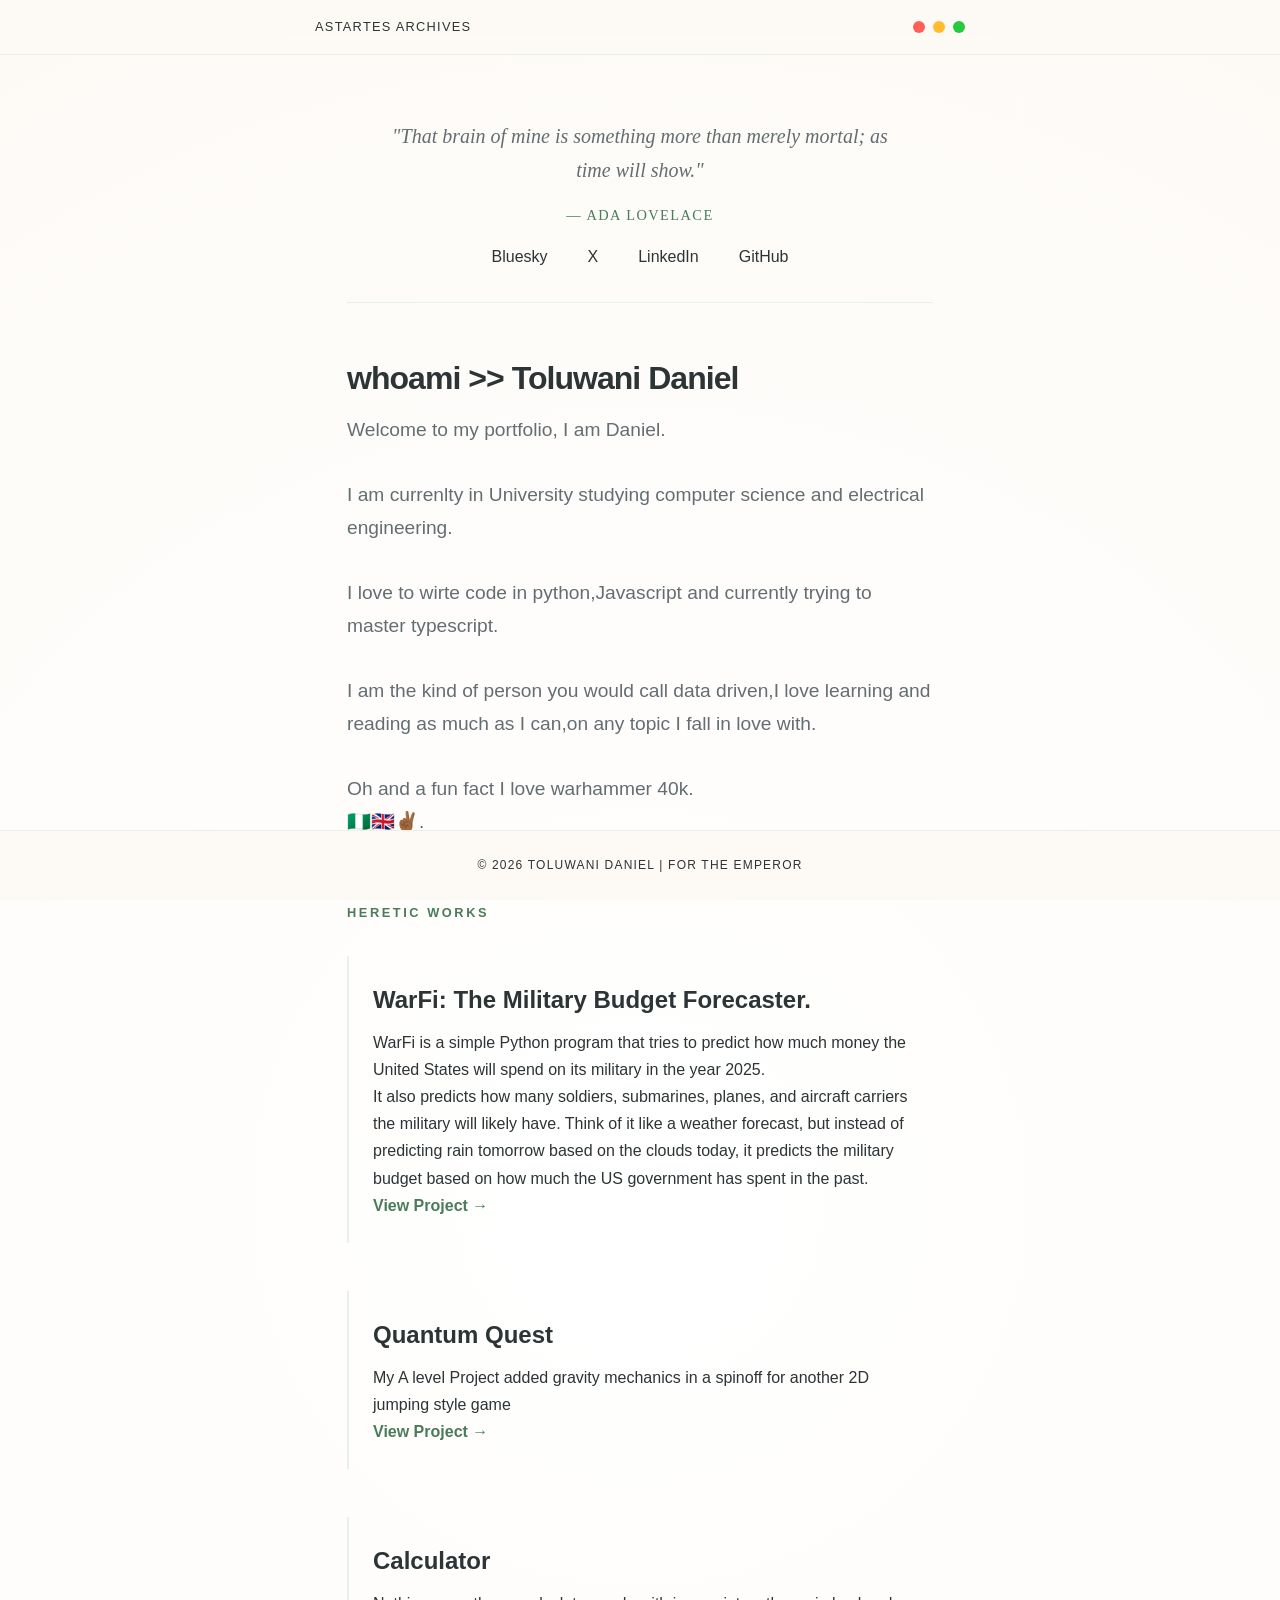
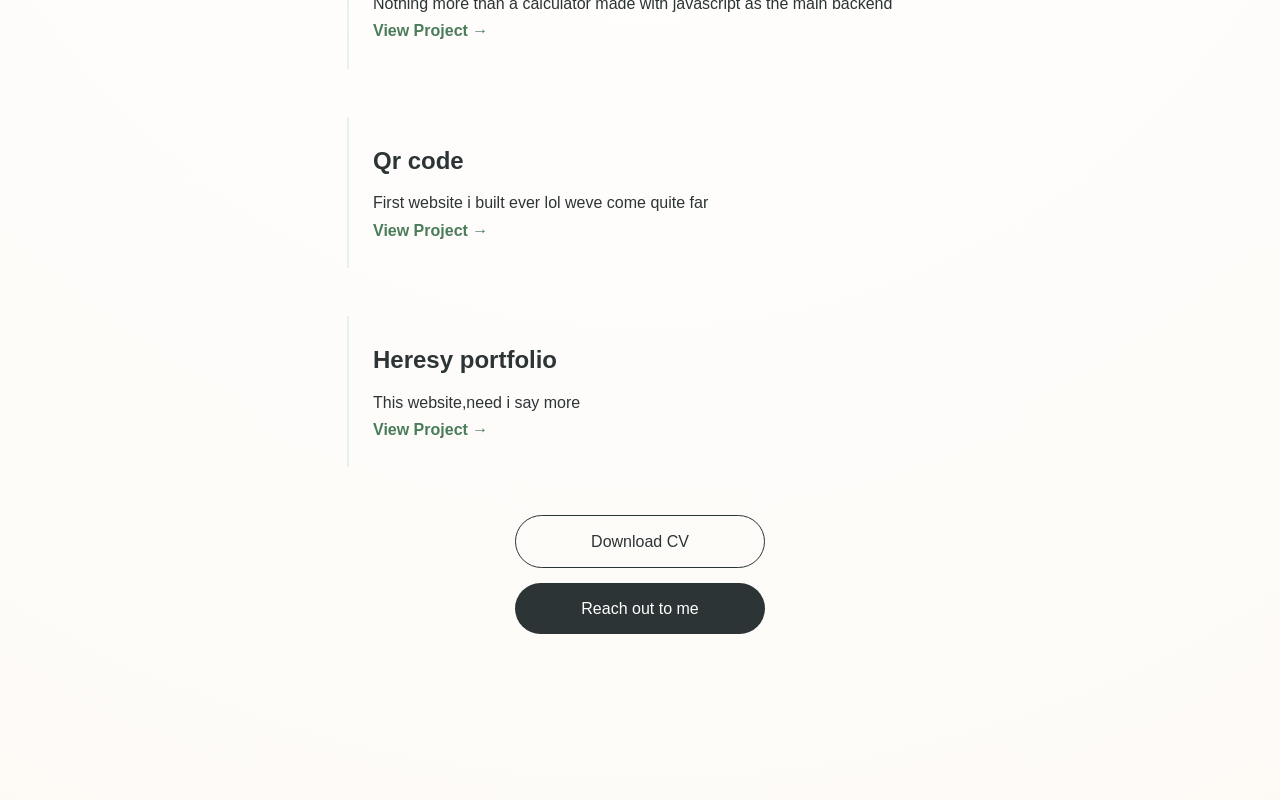
==== index.html @ bf52994d "added some inline fixes" ====
<!doctype html>
<html lang="en">
    <head>
        <meta charset="UTF-8" />
        <meta name="viewport" content="width=device-width, initial-scale=1.0" />
        <link rel="stylesheet" href="index.css" />
        <title>Toluwani Daniel | Portfolio</title>
    </head>
    <body class="site-body">
        <header class="site-header">
            <nav class="header-nav">
                <span class="header-title">Astartes Archives</span>
                <div class="header-dots">
                    <span class="dot red"></span>
                    <span class="dot yellow"></span>
                    <span class="dot green"></span>
                </div>
            </nav>
        </header>

        <main class="container">
            <!-- Lovelace Quote Header -->
            <section class="quote-header">
                <blockquote aria-label="Ada Lovelace quote">
                    "That brain of mine is something more than merely mortal; as time will show."
                    <cite>— Ada Lovelace</cite>
                </blockquote>
            </section>

            <!-- Moved Links Section to follow the quote -->
            <section class="links">
                <nav aria-label="Social Links">
                    <ul>
                        <li><a href="https://bsky.app/profile/trebltd.bsky.social" target="_blank" rel="noopener">Bluesky</a></li>
                        <li><a href="https://x.com/daniel_rsch" target="_blank" rel="noopener">X</a></li>
                        <li><a href="https://www.linkedin.com/in/daniel-toluwani/" target="_blank" rel="noopener">LinkedIn</a></li>
                        <li><a href="https://github.com/danielrsch" target="_blank" rel="noopener">GitHub</a></li>
                    </ul>
                </nav>
            </section>

            <header class="profile-header">
                <h1>whoami >> Toluwani Daniel</h1>
            </header>

            <section class="bio">
                <p>Welcome to my portfolio, I am Daniel.
                <br />
                <br />
                I am currenlty in University studying computer science and electrical engineering.
                <br />
              
                </br>
                I love to wirte code in python,Javascript and currently trying to master typescript.
                <br /><br />
                I am the  kind of person you would call data driven,I love learning and reading as much as I can,on any topic I fall in love with.
                <br /><br />
                Oh and a fun fact I love warhammer 40k.
                <br />
                🇳🇬🇬🇧✌🏾.
                </p>
            </section>

            <section class="projects">
                <h2>Heretic Works</h2>
                
                <div class="project-item">
                    <h3>WarFi: The Military Budget Forecaster.</h3>
                    <p>WarFi is a simple Python program that tries to predict how much money the United States will spend on its military in the year 2025.
                    <br />
                    It also predicts how many soldiers, submarines, planes, and aircraft carriers the military will likely have.
                    
                    Think of it like a weather forecast, but instead of predicting rain tomorrow based on the clouds today, it predicts the military budget based on how much the US government has spent in the past.

</p>
                    <a href="https://github.com/danielrsch/war-Fi" class="project-link">View Project &rarr;</a>
                </div>
                <div class="project-item">
                    <h3>Quantum Quest </h3>
                    <p>My A level Project added gravity mechanics in a spinoff for another 2D jumping style game </p>
                    <a href="https://github.com/danielrsch/Python-game-project-" class="project-link">View Project &rarr;</a>
                </div>
                <div class="project-item">
                    <h3>Calculator</h3>
                    <p>Nothing more than a calculator made with javascript as the main backend</p>
                    <a href="https://calculatorpt1.netlify.app/" class="project-link">View Project &rarr;</a>
                </div>
                <div class="project-item">
                    <h3>Qr code</h3>
                    <p>First website i built ever lol weve come quite far</p>
                    <a href="https://danielrsch.github.io/qr-code/" class="project-link">View Project &rarr;</a>
                    </div>
                <div class="project-item">
                        <h3>Heresy portfolio</h3>
                        <p>This website,need i say more</p>
                        <a href="https://github.com/danielrsch/portfolio-main" class="project-link">View Project &rarr;</a>
                        </div>
                    
            </section>

            <section class="actions">
                <a href="cv.pdf" class="btn-download" download>Download CV</a>
                <a href="mailto:toluwanidanieltalalade@gmail.com" class="btn-contact">Reach out to me</a>
            </section>
        </main>

        <footer class="site-footer">
            <p>&copy; 2026 Toluwani Daniel | For the Emperor</p>
        </footer>
    </body>
</html>
---- index.css ----
/* Reset and Base Styles */
* {
    margin: 0;
    padding: 0;
    box-sizing: border-box;
}

:root {
    --bg-color: #fdfaf6;
    --text-main: #2d3436;
    --text-muted: #636e72;
    --accent: #4a7c59;
    --accent-light: #e8f0ea;
    --transition: all 0.3s cubic-bezier(0.25, 0.8, 0.25, 1);
}

body.site-body {
    font-family: -apple-system, BlinkMacSystemFont, "Segoe UI", Roboto, Helvetica, Arial, sans-serif;
    line-height: 1.7;
    color: var(--text-main);
    background: radial-gradient(circle at center, #ffffff 0%, #fdfaf6 100%);
    min-height: 100vh;
    display: flex;
    flex-direction: column;
}

/* Sticky Header */
.site-header {
    position: sticky;
    top: 0;
    z-index: 100;
    background-color: rgba(253, 250, 246, 0.8);
    backdrop-filter: blur(10px);
    -webkit-backdrop-filter: blur(10px);
    padding: 1rem 2rem;
    border-bottom: 1px solid var(--accent-light);
}

.header-nav {
    max-width: 650px;
    margin: 0 auto;
    display: flex;
    justify-content: space-between;
    align-items: center;
    font-size: 0.8rem;
    text-transform: uppercase;
    letter-spacing: 0.1em;
}

/* macOS Style Window Dots */
.header-dots {
    display: flex;
    gap: 8px;
}

.dot {
    width: 12px;
    height: 12px;
    border-radius: 50%;
    display: inline-block;
}

.red { background: #ff5f56; }
.yellow { background: $\text{ffbd2e}$; } /* Note: Fixed broken variable reference from user input */
.yellow { background: #ffbd2e; }
.green { background: #27c93f; }

/* Quote Header Section */
.quote-header {
    margin-bottom: 1rem; /* Reduced margin because links follow immediately */
    padding: 2rem 0 0 0;
    text-align: center;
}

blockquote {
    font-style: italic;
    font-size: 1.25rem;
    color: var(--text-muted);
    max-width: 500px;
    margin: 0 auto;
    font-family: "Georgia", serif;
}

blockquote cite {
    display: block;
    font-size: 0.9rem;
    font-style: normal;
    text-transform: uppercase;
    letter-spacing: 0.1em;
    margin-top: 1rem;
    color: var(--accent);
}

/* Links Section - Now positioned high in the flow */
.links { 
    margin-bottom: 3rem; 
    padding-bottom: 2rem;
    border-bottom: 1px solid var(--accent-light);
}
.links ul {
    list-style: none;
    display: flex;
    justify-content: center;
    flex-wrap: wrap;
    gap: 20px;
}
.links a {
    text-decoration: none;
    color: var(--text-main);
    font-weight: 50    px; /* Fixed typo */
    font-weight: 500;
    padding: 5px 10px;
    transition: var(--transition);
}
.links a:hover { background: var(--accent-light); color: var(--accent); }

/* Main Content Area */
.container {
    max-width: 650px;
    margin: 0 auto;
    padding: 2rem 2rem 6rem 2rem;
    flex-grow: 1;
}

/* Profile/Bio Header */
.profile-header h1 {
    font-size: 2rem;
    font-weight: 700;
    letter-spacing: -0.03em;
    margin-bottom: 0.5rem;
}

.bio {
    margin-bottom: 4rem;
    font-size: 1.2rem;
    color: var(--text-muted);
}

/* Projects Section */
.projects h2 {
    font-size: 0.8rem;
    text-transform: uppercase;
    letter-spacing: 0.2em;
    color: var(--accent);
    margin-bottom: 2rem;
    display: block;
}

.project-item {
    margin-bottom: 3rem;
    padding: 1.5rem;
    border-left: 2px solid var(--accent-light);
    transition: var(--transition);
}

.project-item:hover {
    border-left: 2px solid var(--accent);
    background-color: rgba(74, 124, 89, 0.03);
    transform: translateX(5px);
}

.project-item h3 {
    font-size: 1.5rem;
    margin-bottom: 0.5rem;
}

.project-link {
    text-decoration: none;
    color: var(--accent);
    font-weight: 600;
}

/* Actions */
.actions {
    display: flex;
    flex-direction: column;
    align-items: center;
    gap: 15px;
}
.btn-download, .btn-contact {
    text-decoration: none;
    padding: 12px 30px;
    border-radius: 50px;
    width: 10    px; /* Fixed typo */
    width: 100%;
    max-width: 250px;
    text-align: center;
    transition: var(--transition);
}
.btn-download { border: 1px solid var(--text-main); color: var(--text-main); }
.btn-contact { background: var(--text-main); color: #fff; }
.btn-contact:hover { transform: translateY(-3px); background: var(--accent); }

/* Sticky Footer */
.site-footer {
    position: sticky;
    bottom: 0;
    background-color: rgba(253, 250, 246, 0.9);
    backdrop-filter: blur(10px);
    -webkit-backdrop-filter: blur(10px);
    padding: 1.5rem;
    text-align: center;
    font-size: 0.75rem;
    letter-spacing: 0.1em;
    text-transform: uppercase;
    border-top: 1px solid var(--accent-light);
}
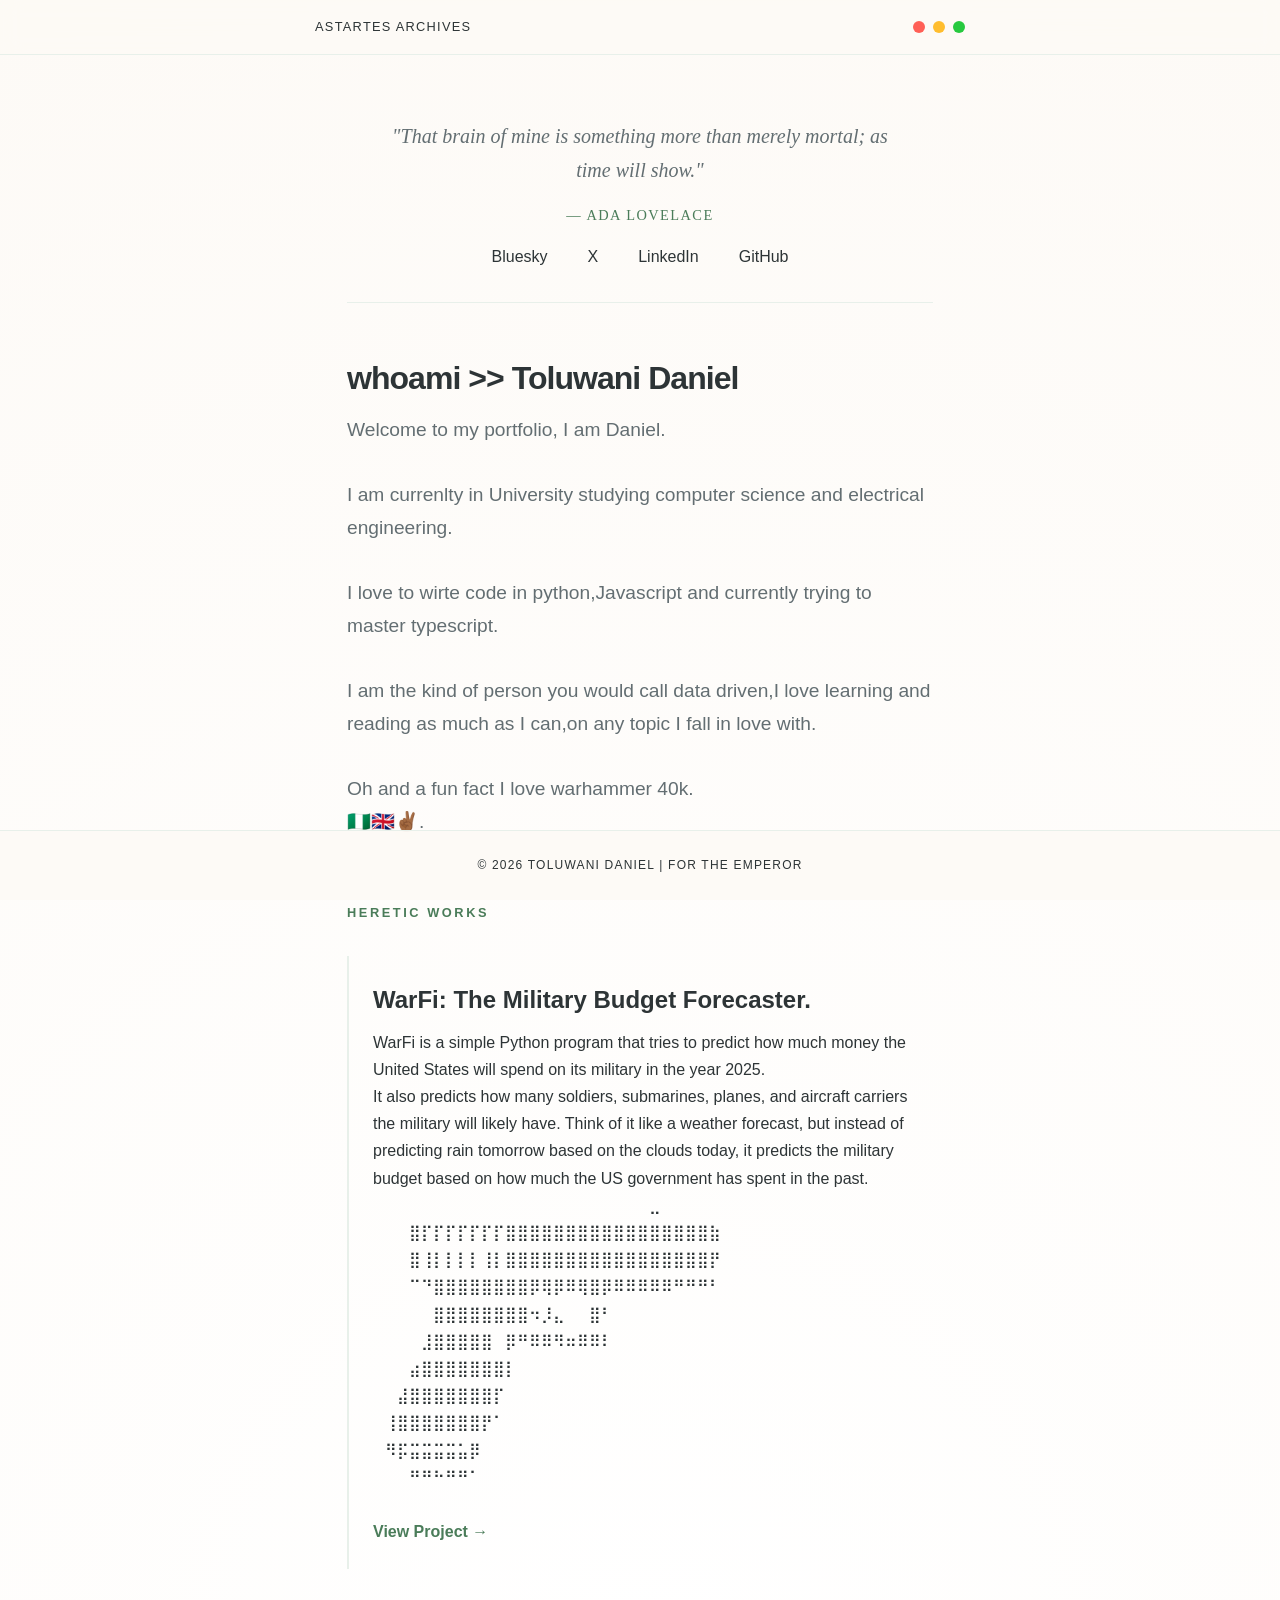
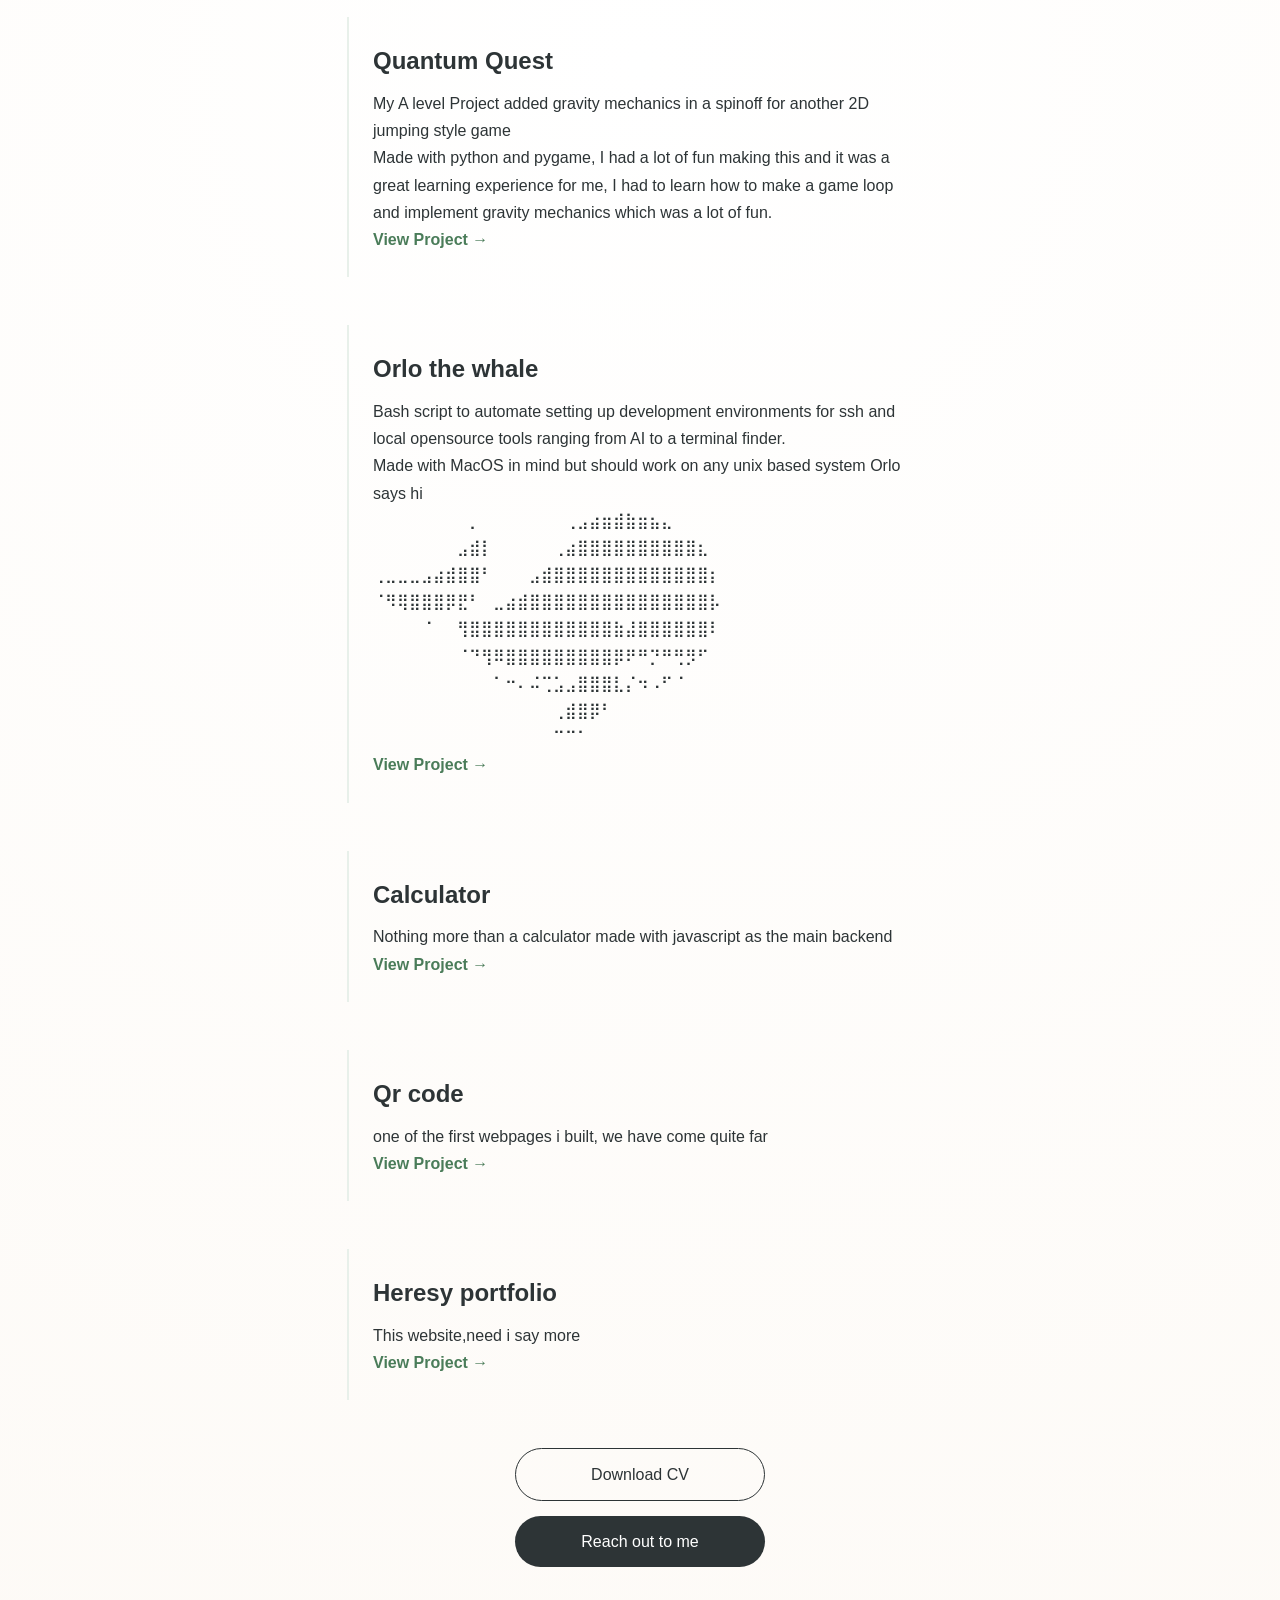
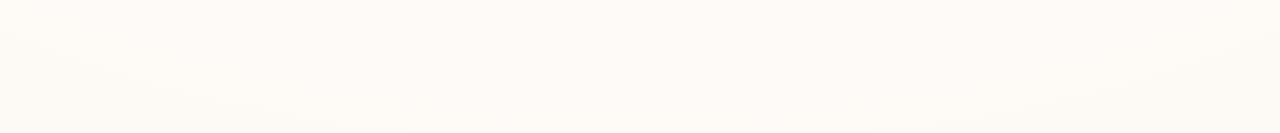
==== commit bc2af85b: "Enhance project descriptions and add new project section in index.html" ====
--- a/index.html
+++ b/index.html
@@ -71,14 +71,50 @@
                     It also predicts how many soldiers, submarines, planes, and aircraft carriers the military will likely have.
                     
                     Think of it like a weather forecast, but instead of predicting rain tomorrow based on the clouds today, it predicts the military budget based on how much the US government has spent in the past.
-
-</p>
+                <br / >
+                                                            ⠀⠀⠀⠀⠀⠀⠀⠀⠀⠀⠀⠀⠀⠀⠀⠀⠀⠀⠀⠀⠀⠀⠀⣀⠀
+                                ⠀⠀⠀⣿⡏⡏⡏⡏⡏⡏⡏⣿⣿⣿⣿⣿⣿⣿⣿⣿⣿⣿⣿⣿⣿⣿⣿⣿⣷
+                                ⠀⠀⠀⣿⢸⡇⡇⡇⡇⢸⡇⣿⣿⣿⣿⣿⣿⣿⣿⣿⣿⣿⣿⣿⣿⣿⣿⣿⡟
+                                ⠀⠀⠀⠉⠙⣿⣿⣿⣿⣿⣿⣿⣿⡿⢿⡿⠿⢿⣿⡿⠿⠿⠿⠿⠿⠛⠛⠛⠃
+                                ⠀⠀⠀⠀⠀⣿⣿⣿⣿⣿⣿⣿⣿⠲⡸⣄⠀⠀⣿⠃⠀⠀⠀⠀⠀⠀⠀⠀⠀
+                                ⠀⠀⠀⠀⣸⣿⣿⣿⣿⣿⠀⡿⠛⠿⠿⠻⠶⠿⠿⠇⠀⠀⠀⠀⠀⠀⠀⠀⠀
+                                ⠀⠀⠀⣴⣿⣿⣿⣿⣿⣿⣿⡇⠀⠀⠀⠀⠀⠀⠀⠀⠀⠀⠀⠀⠀⠀⠀⠀⠀
+                                ⠀⠀⣼⣿⣿⣿⣿⣿⣿⣿⡏⠀⠀⠀⠀⠀⠀⠀⠀⠀⠀⠀⠀⠀⠀⠀⠀⠀⠀
+                                ⠀⢸⣿⣿⣿⣿⣿⣿⣿⡟⠁⠀⠀⠀⠀⠀⠀⠀⠀⠀⠀⠀⠀⠀⠀⠀⠀⠀⠀
+                                ⠀⠻⡯⣭⣭⣭⣭⣥⡿⠀⠀⠀⠀⠀⠀⠀⠀⠀⠀⠀⠀⠀⠀⠀⠀⠀⠀⠀⠀
+                                ⠀⠀⠀⠛⠛⠓⠛⠛⠁⠀⠀⠀⠀⠀⠀⠀⠀⠀⠀⠀⠀⠀⠀⠀⠀⠀⠀⠀⠀
+                                ⠀⠀⠀⠀⠀⠀⠀⠀⠀⠀⠀⠀⠀⠀⠀⠀⠀⠀⠀⠀⠀⠀⠀⠀⠀⠀⠀⠀⠀⠀⠀⠀
+                </p>
                     <a href="https://github.com/danielrsch/war-Fi" class="project-link">View Project &rarr;</a>
                 </div>
                 <div class="project-item">
                     <h3>Quantum Quest </h3>
-                    <p>My A level Project added gravity mechanics in a spinoff for another 2D jumping style game </p>
+                    <p>
+                        My A level Project added gravity mechanics in a spinoff for another 2D jumping style game 
+                    <br />
+                    Made with python and pygame, I had a lot of fun making this and it was  a great learning experience for me, I had to learn how to make a game loop and implement gravity mechanics which was a lot of fun.
+                    </p>
                     <a href="https://github.com/danielrsch/Python-game-project-" class="project-link">View Project &rarr;</a>
+                </div>
+                 <div class="project-item">
+                    <h3>Orlo the whale</h3>
+                    <p>Bash script to automate setting up development environments for ssh and local opensource tools ranging from AI to a terminal finder.
+                        <br />
+                        Made with MacOS in mind but should work on any unix based system
+                        Orlo says hi 
+                        <br / >
+                        
+                                    ⠀⠀⠀⠀⠀⠀⠀⠀⡀⠀⠀⠀⠀⠀⠀⠀⢀⣠⣴⣶⣾⣷⣶⣦⣄⠀⠀⠀
+                                    ⠀⠀⠀⠀⠀⠀⠀⣠⣾⡇⠀⠀⠀⠀⠀⢀⣴⣿⣿⣿⣿⣿⣿⣿⣿⣿⣿⣆⠀
+                                    ⢀⣀⣀⣀⣠⣴⣾⣿⣿⠃⠀⠀⠀⣠⣾⣿⣿⣿⣿⣿⣿⣿⣿⣿⣿⣿⣿⣿⡆
+                                    ⠈⠻⢿⣿⣿⣿⡿⣟⠃⠀⣀⣴⣾⣿⣿⣿⣿⣿⣿⣿⣿⣿⣿⣿⣿⣿⣿⣿⡧
+                                    ⠀⠀⠀⠀⠈⠀⠀⢻⣿⣿⣿⣿⣿⣿⣿⣿⣿⣿⣿⣿⣷⣼⣿⣿⣿⣿⣿⣿⠇
+                                    ⠀⠀⠀⠀⠀⠀⠀⠈⠙⢻⠿⣿⣿⣿⣿⣿⣿⣿⣿⣿⡿⠟⠛⡙⠛⢛⡻⠋⠀
+                                    ⠀⠀⠀⠀⠀⠀⠀⠀⠀⠀⠁⠒⠄⠬⢉⣡⣠⣿⣿⣿⣇⡌⠲⠠⠋⠈⠀⠀⠀
+                                    ⠀⠀⠀⠀⠀⠀⠀⠀⠀⠀⠀⠀⠀⠀⠀⢀⣾⣿⡿⠃⠀⠀⠀⠀⠀⠀⠀⠀⠀
+                                    ⠀⠀⠀⠀⠀⠀⠀⠀⠀⠀⠀⠀⠀⠀⠀⠉⠉⠁⠀⠀⠀⠀⠀⠀⠀⠀⠀⠀
+                    </p>
+                    <a href="https://calculatorpt1.netlify.app/" class="project-link">View Project &rarr;</a>
                 </div>
                 <div class="project-item">
                     <h3>Calculator</h3>
@@ -87,7 +123,7 @@
                 </div>
                 <div class="project-item">
                     <h3>Qr code</h3>
-                    <p>First website i built ever lol weve come quite far</p>
+                    <p>one of the first webpages i built, we have come quite far</p>
                     <a href="https://danielrsch.github.io/qr-code/" class="project-link">View Project &rarr;</a>
                     </div>
                 <div class="project-item">
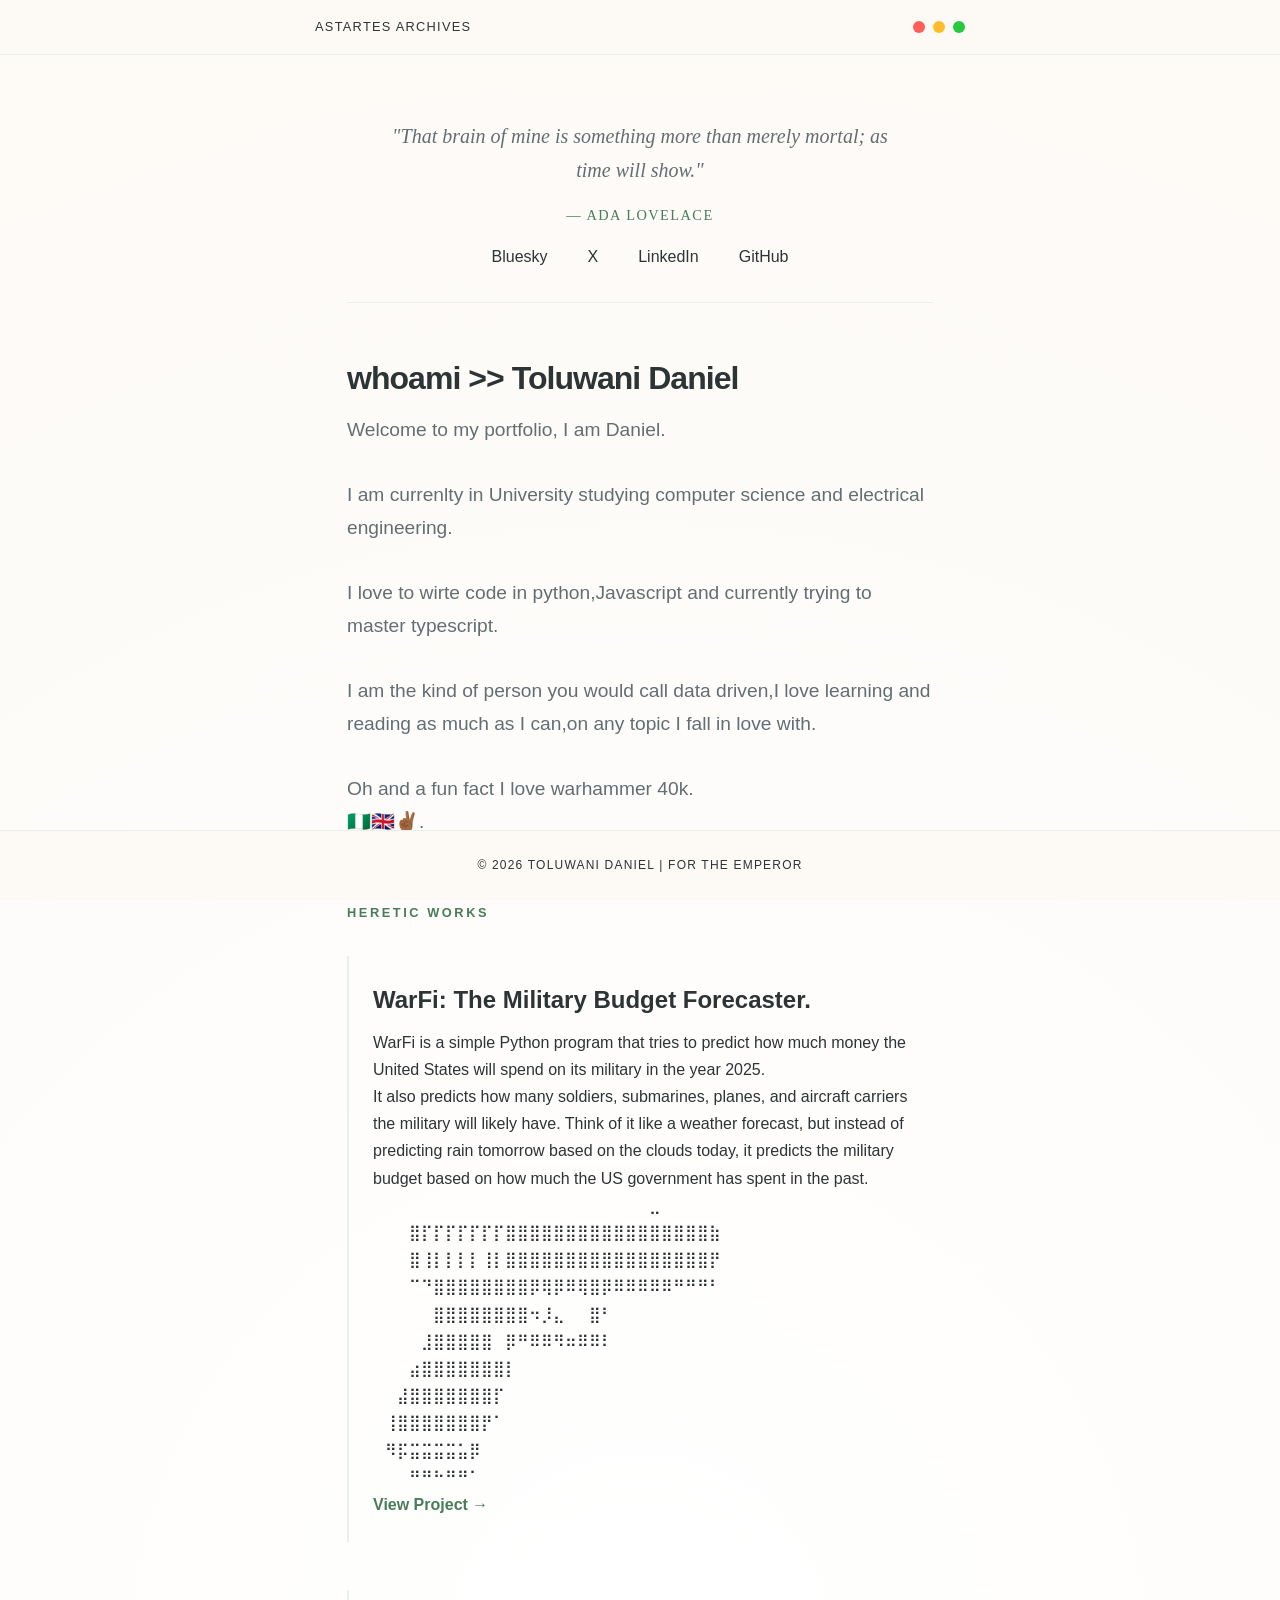
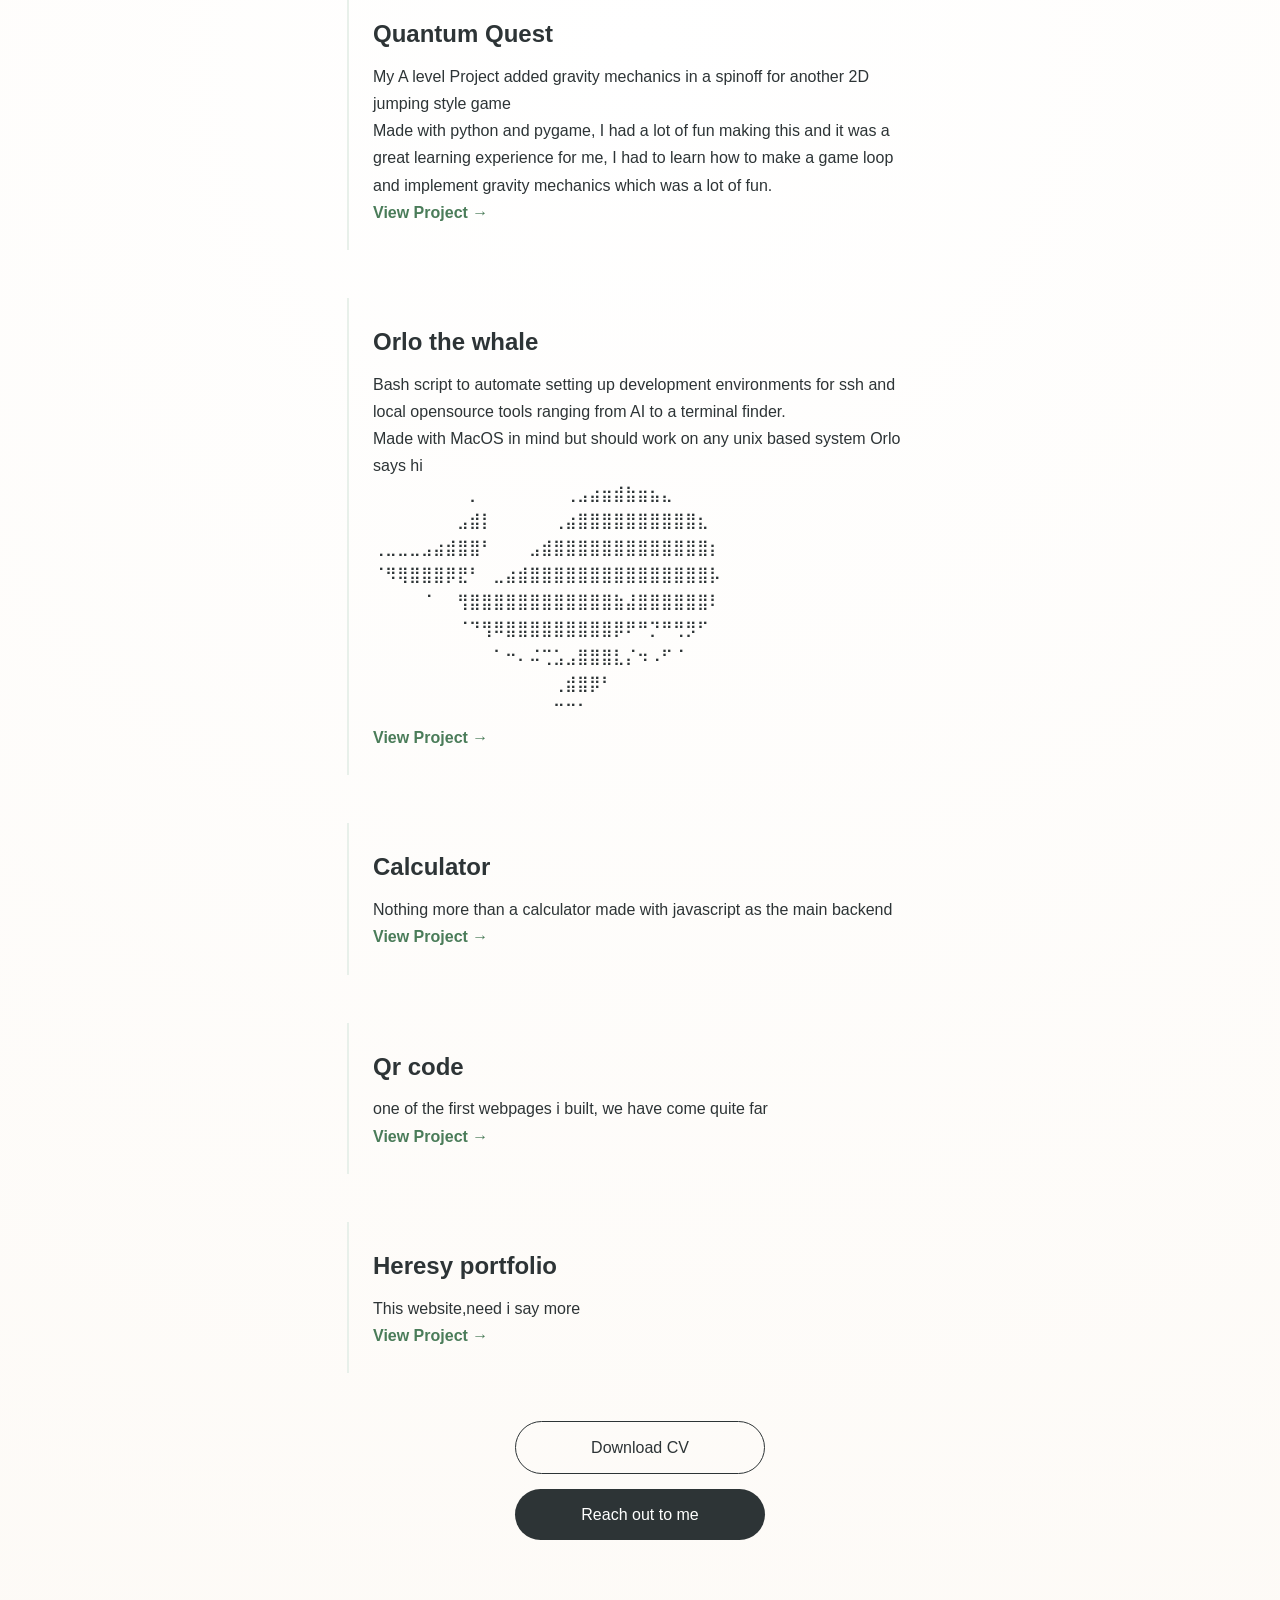
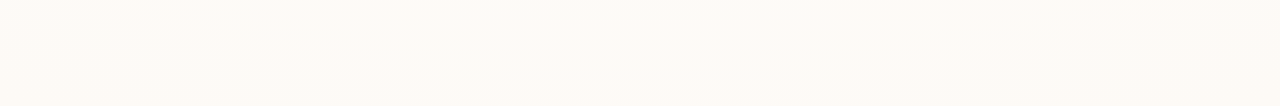
==== commit 202df03a: "Remove unnecessary whitespace in project section of index.html" ====
--- a/index.html
+++ b/index.html
@@ -83,7 +83,6 @@
                                 ⠀⢸⣿⣿⣿⣿⣿⣿⣿⡟⠁⠀⠀⠀⠀⠀⠀⠀⠀⠀⠀⠀⠀⠀⠀⠀⠀⠀⠀
                                 ⠀⠻⡯⣭⣭⣭⣭⣥⡿⠀⠀⠀⠀⠀⠀⠀⠀⠀⠀⠀⠀⠀⠀⠀⠀⠀⠀⠀⠀
                                 ⠀⠀⠀⠛⠛⠓⠛⠛⠁⠀⠀⠀⠀⠀⠀⠀⠀⠀⠀⠀⠀⠀⠀⠀⠀⠀⠀⠀⠀
-                                ⠀⠀⠀⠀⠀⠀⠀⠀⠀⠀⠀⠀⠀⠀⠀⠀⠀⠀⠀⠀⠀⠀⠀⠀⠀⠀⠀⠀⠀⠀⠀⠀
                 </p>
                     <a href="https://github.com/danielrsch/war-Fi" class="project-link">View Project &rarr;</a>
                 </div>
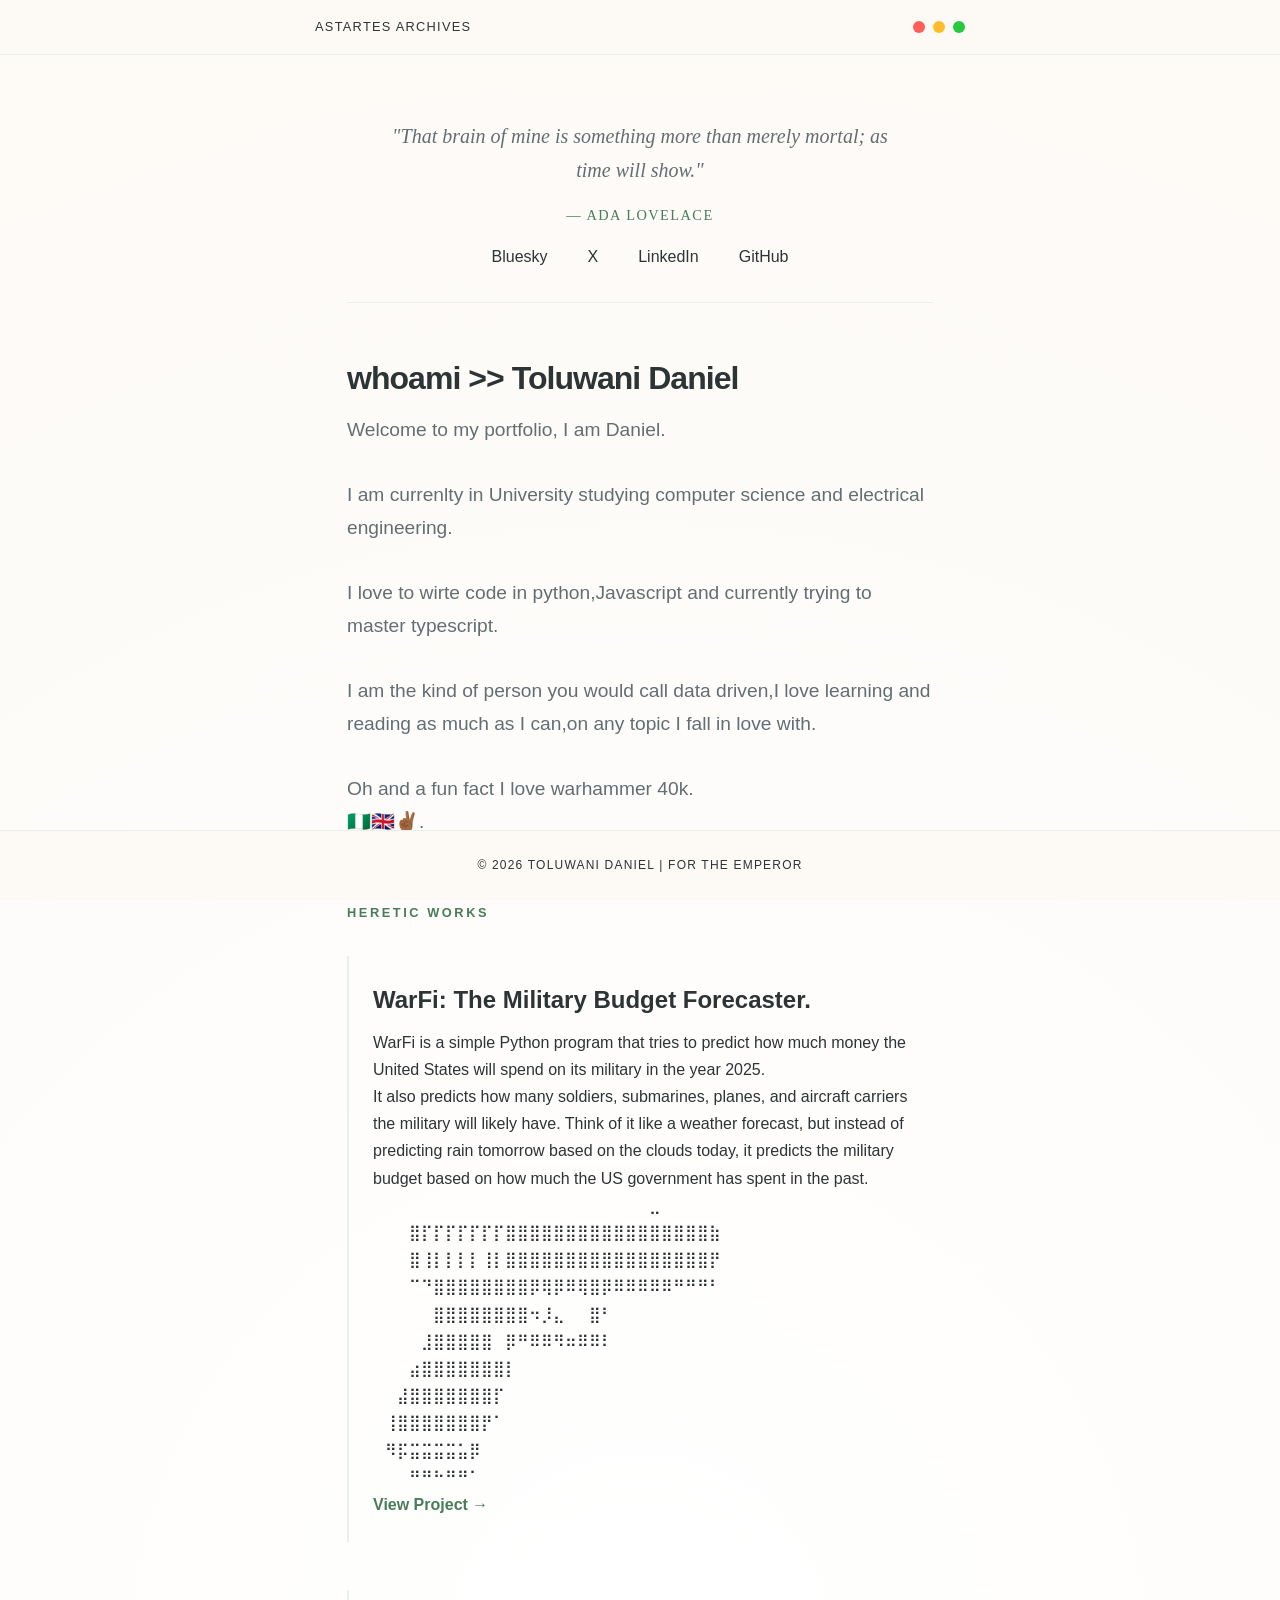
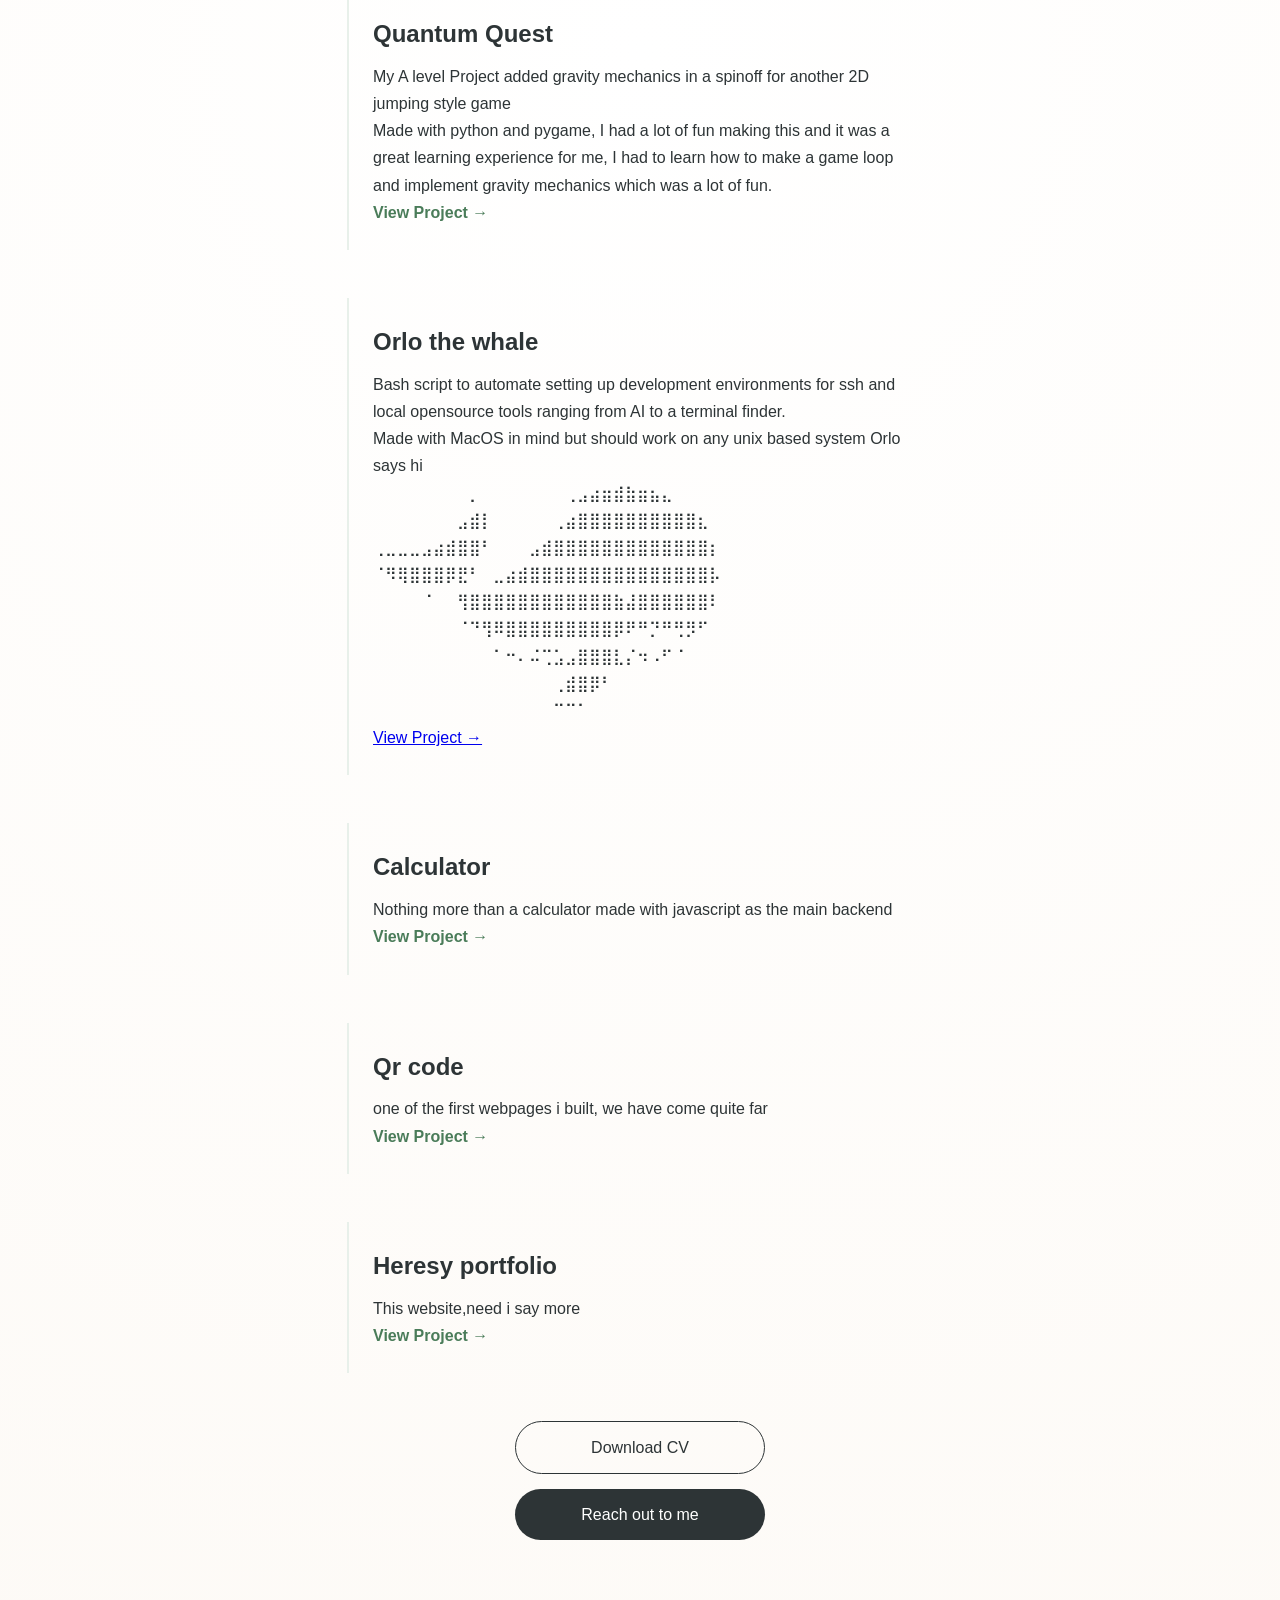
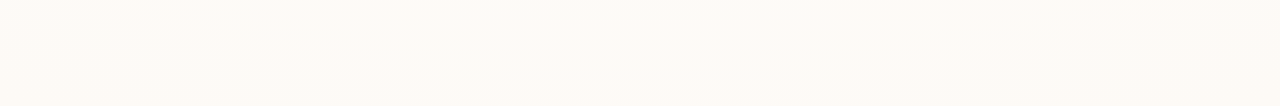
==== commit 117aa954: "Fix project link for Orlo-The-Whale in index.html" ====
--- a/index.html
+++ b/index.html
@@ -113,7 +113,7 @@
                                     ⠀⠀⠀⠀⠀⠀⠀⠀⠀⠀⠀⠀⠀⠀⠀⢀⣾⣿⡿⠃⠀⠀⠀⠀⠀⠀⠀⠀⠀
                                     ⠀⠀⠀⠀⠀⠀⠀⠀⠀⠀⠀⠀⠀⠀⠀⠉⠉⠁⠀⠀⠀⠀⠀⠀⠀⠀⠀⠀
                     </p>
-                    <a href="https://calculatorpt1.netlify.app/" class="project-link">View Project &rarr;</a>
+                    <a href="https://github.com/danielrsch/Orlo-The-Whale- class="project-link">View Project &rarr;</a>
                 </div>
                 <div class="project-item">
                     <h3>Calculator</h3>
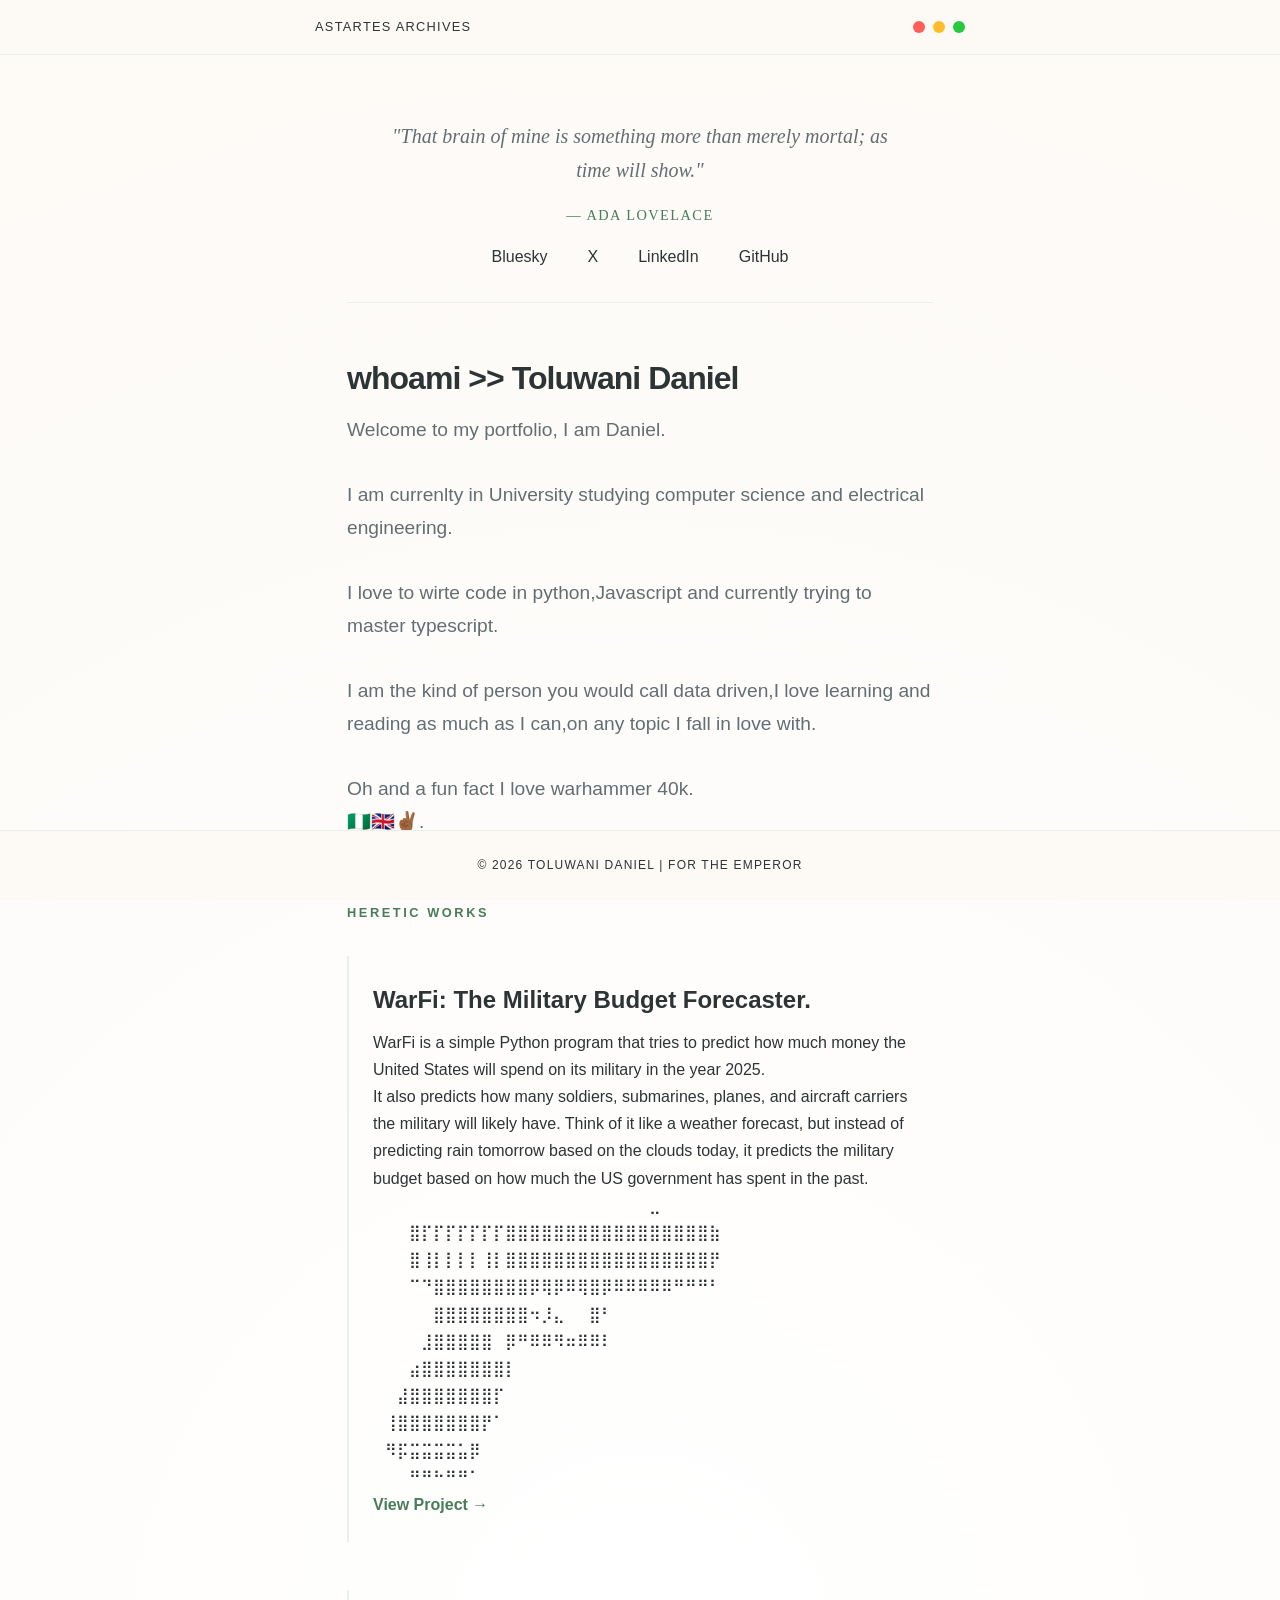
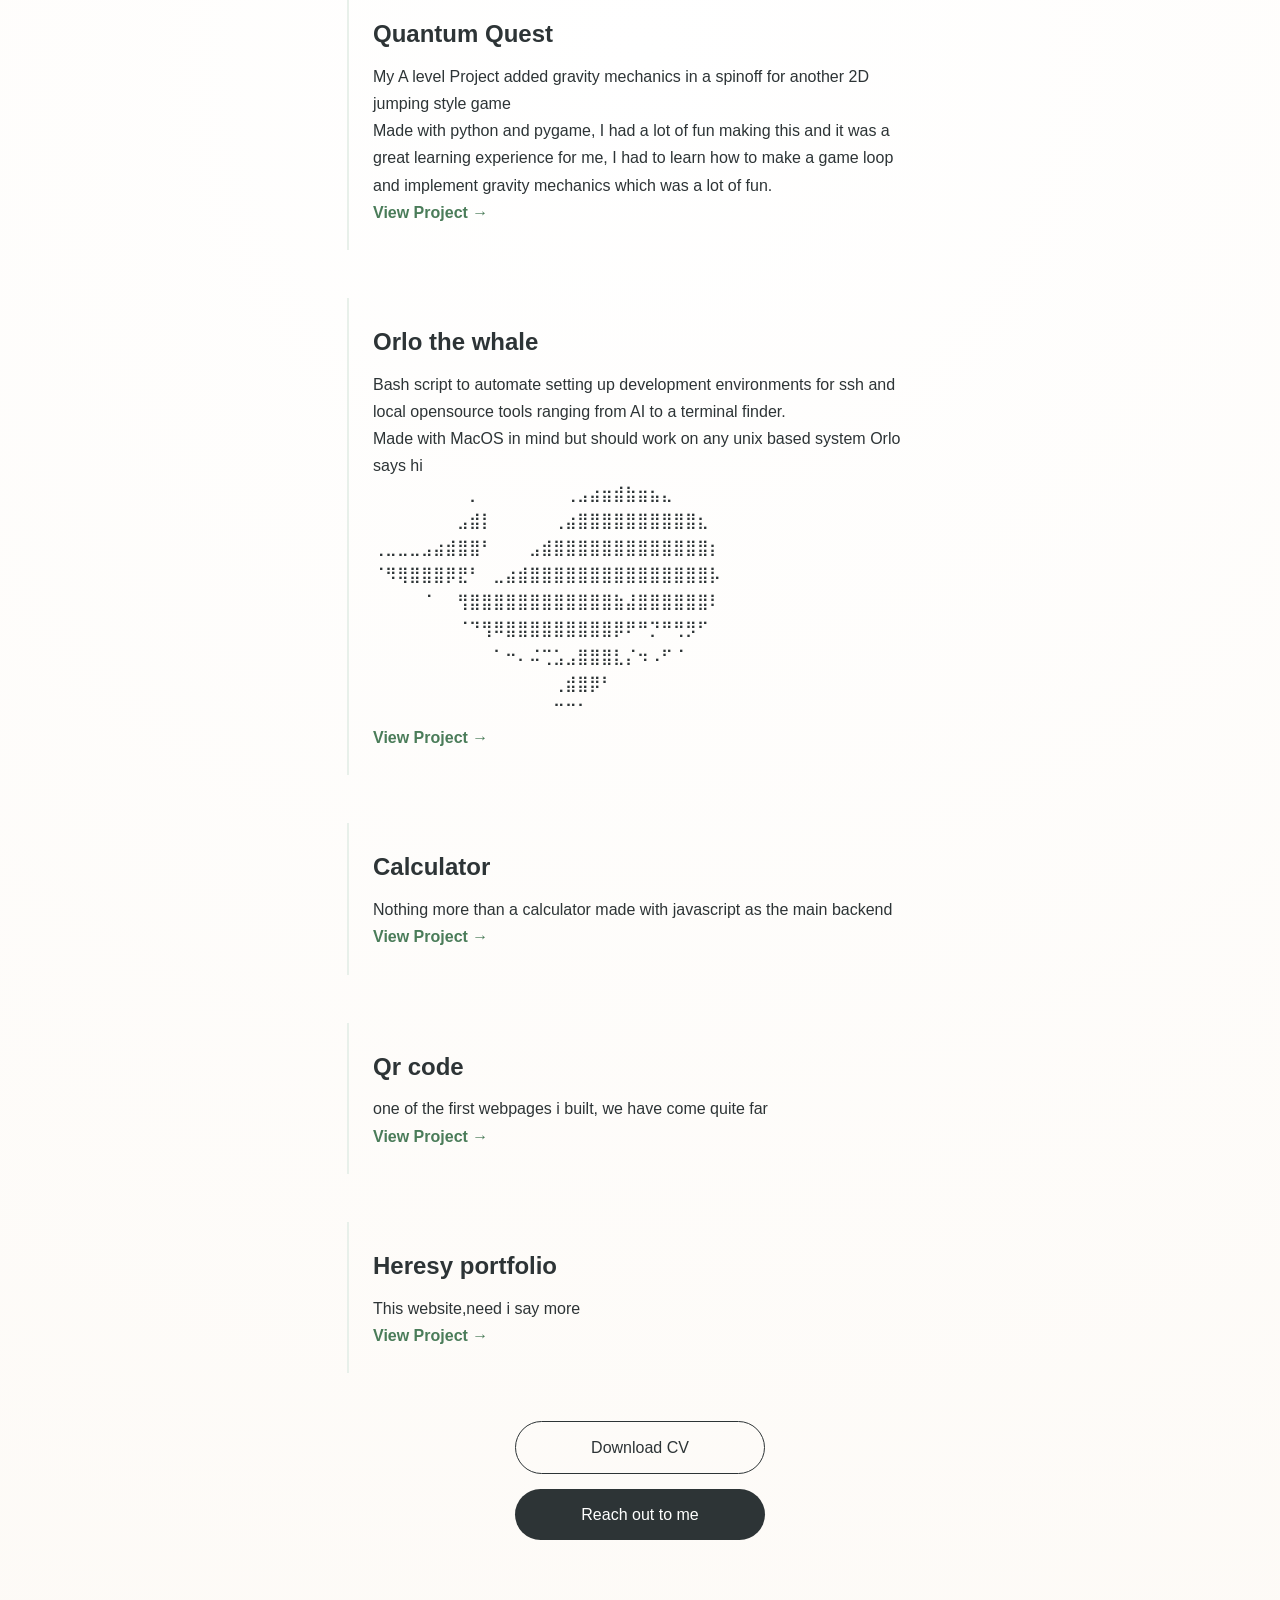
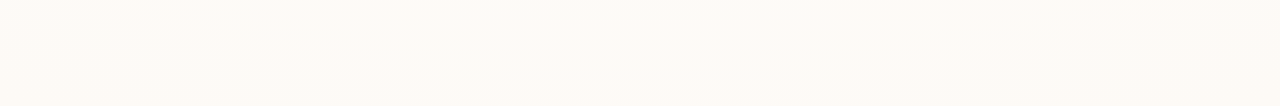
==== commit 46aee189: "Fix project link for Orlo-The-Whale in index.html" ====
--- a/index.html
+++ b/index.html
@@ -113,7 +113,7 @@
                                     ⠀⠀⠀⠀⠀⠀⠀⠀⠀⠀⠀⠀⠀⠀⠀⢀⣾⣿⡿⠃⠀⠀⠀⠀⠀⠀⠀⠀⠀
                                     ⠀⠀⠀⠀⠀⠀⠀⠀⠀⠀⠀⠀⠀⠀⠀⠉⠉⠁⠀⠀⠀⠀⠀⠀⠀⠀⠀⠀
                     </p>
-                    <a href="https://github.com/danielrsch/Orlo-The-Whale- class="project-link">View Project &rarr;</a>
+                    <a href="https://github.com/danielrsch/Orlo-The-Whale-" class="project-link">View Project &rarr;</a>
                 </div>
                 <div class="project-item">
                     <h3>Calculator</h3>
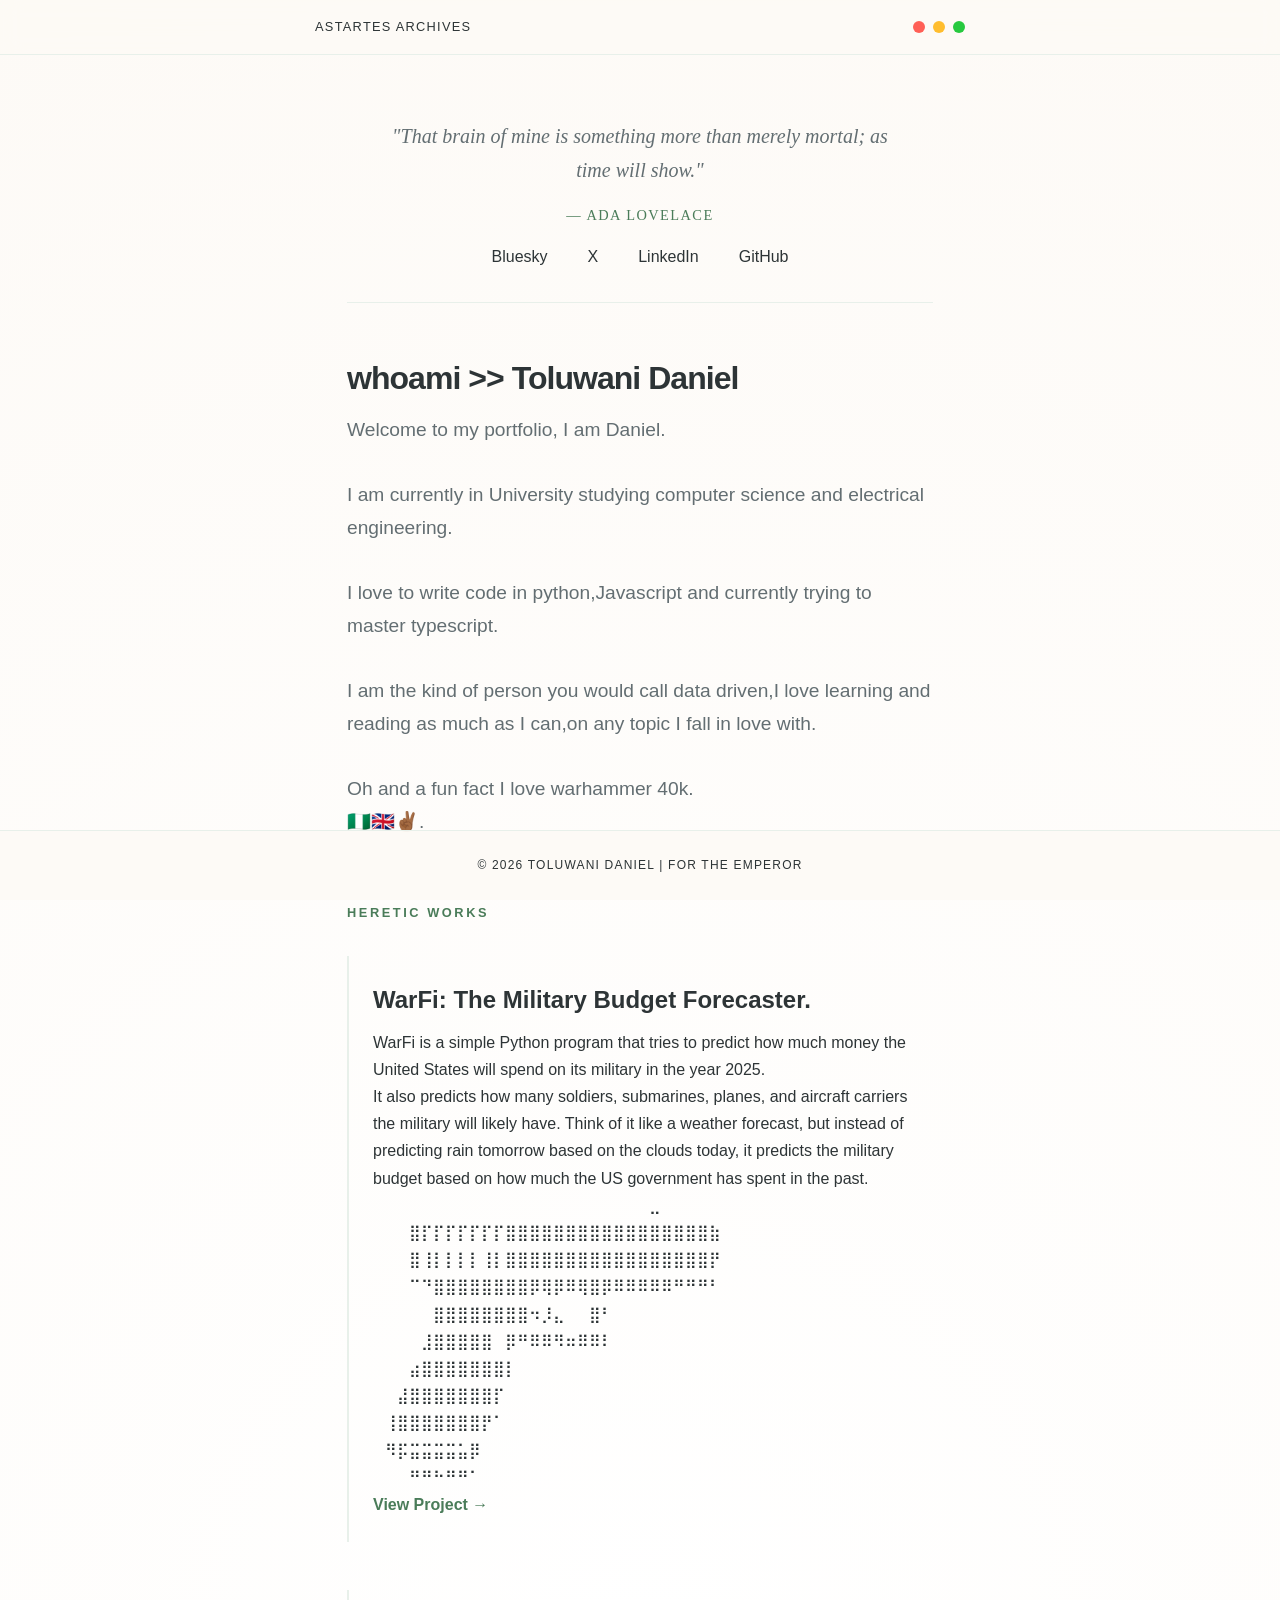
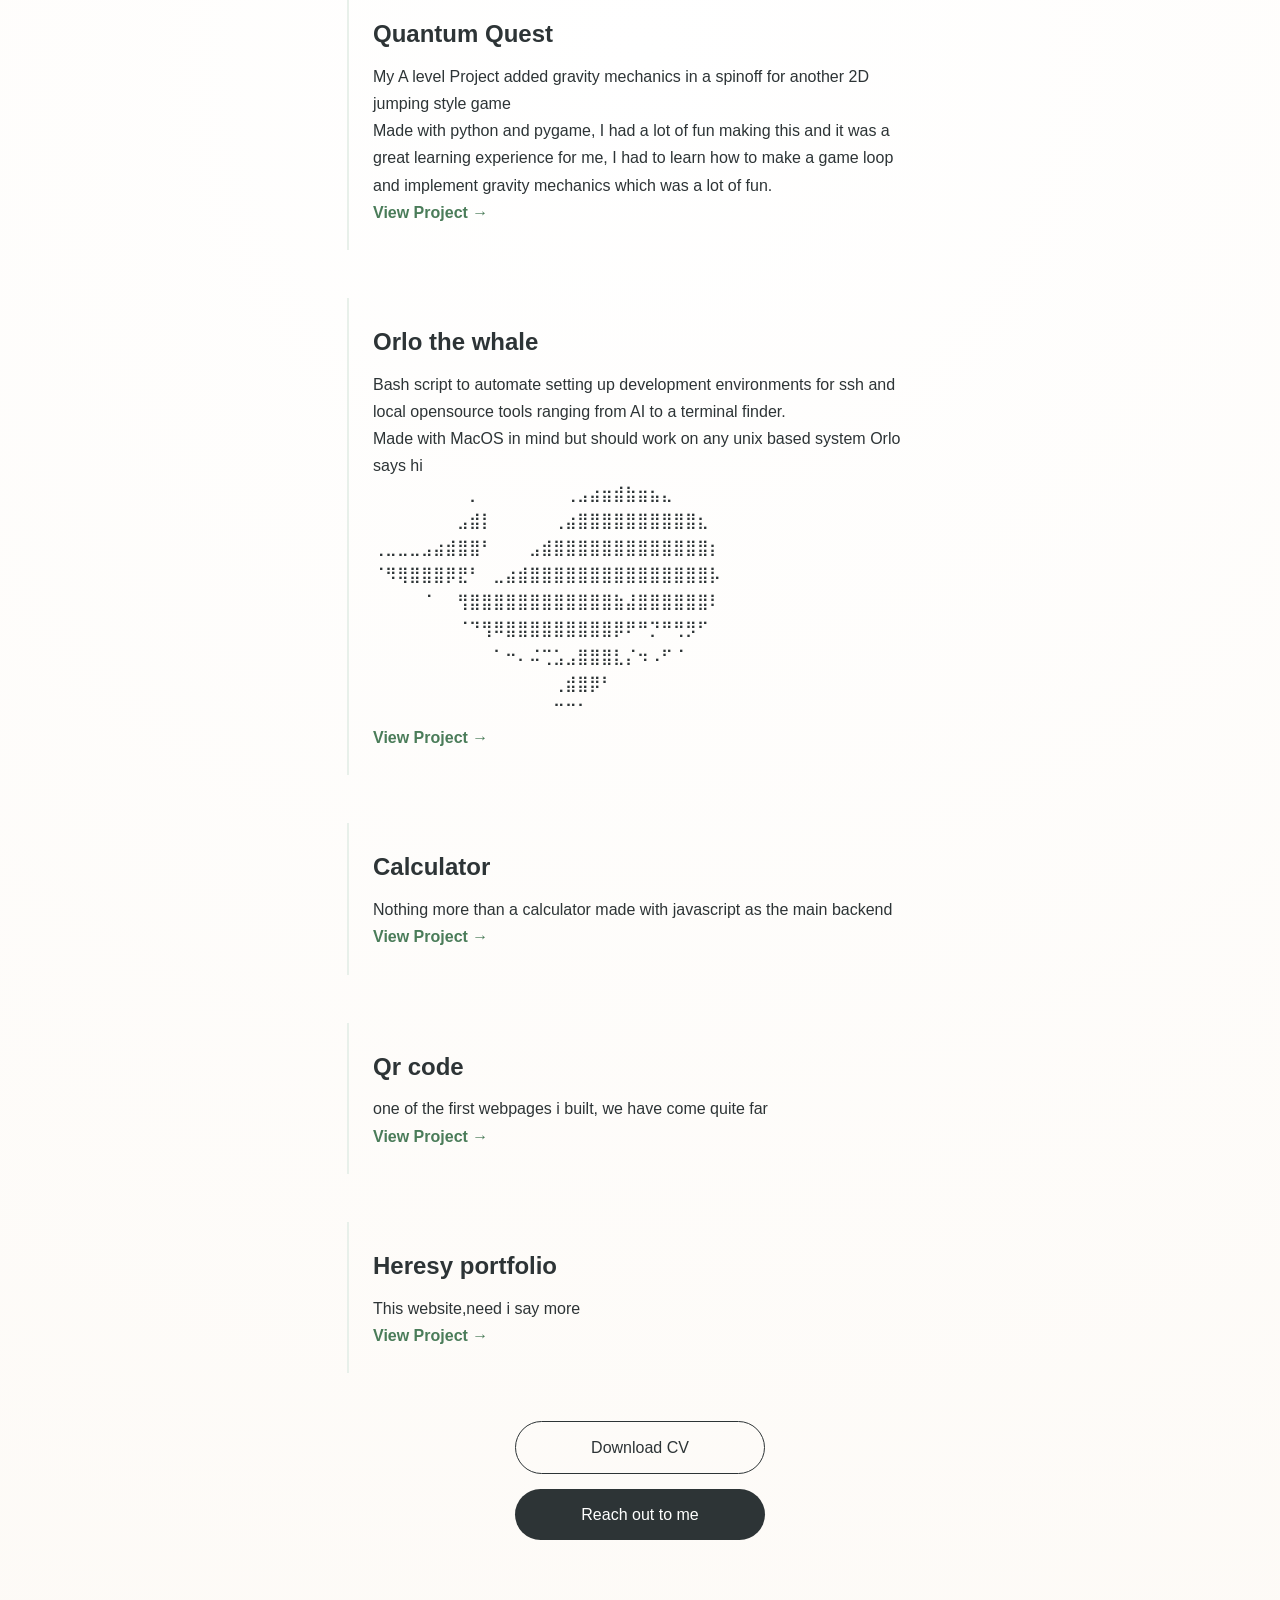
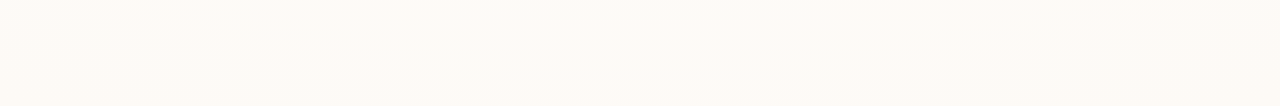
==== commit ac3d40f3: "Fix typos in bio section of index.html" ====
--- a/index.html
+++ b/index.html
@@ -47,11 +47,11 @@
                 <p>Welcome to my portfolio, I am Daniel.
                 <br />
                 <br />
-                I am currenlty in University studying computer science and electrical engineering.
+                I am currently in University studying computer science and electrical engineering.
                 <br />
               
                 </br>
-                I love to wirte code in python,Javascript and currently trying to master typescript.
+                I love to write code in python,Javascript and currently trying to master typescript.
                 <br /><br />
                 I am the  kind of person you would call data driven,I love learning and reading as much as I can,on any topic I fall in love with.
                 <br /><br />
--- a/index.css
+++ b/index.css
@@ -1,207 +1,230 @@
 /* Reset and Base Styles */
 * {
-    margin: 0;
-    padding: 0;
-    box-sizing: border-box;
+  margin: 0;
+  padding: 0;
+  box-sizing: border-box;
 }
 
 :root {
-    --bg-color: #fdfaf6;
-    --text-main: #2d3436;
-    --text-muted: #636e72;
-    --accent: #4a7c59;
-    --accent-light: #e8f0ea;
-    --transition: all 0.3s cubic-bezier(0.25, 0.8, 0.25, 1);
+  --bg-color: #fdfaf6;
+  --text-main: #2d3436;
+  --text-muted: #636e72;
+  --accent: #4a7c59;
+  --accent-light: #e8f0ea;
+  --transition: all 0.3s cubic-bezier(0.25, 0.8, 0.25, 1);
 }
 
 body.site-body {
-    font-family: -apple-system, BlinkMacSystemFont, "Segoe UI", Roboto, Helvetica, Arial, sans-serif;
-    line-height: 1.7;
-    color: var(--text-main);
-    background: radial-gradient(circle at center, #ffffff 0%, #fdfaf6 100%);
-    min-height: 100vh;
-    display: flex;
-    flex-direction: column;
+  font-family:
+    -apple-system, BlinkMacSystemFont, "Segoe UI", Roboto, Helvetica, Arial,
+    sans-serif;
+  line-height: 1.7;
+  color: var(--text-main);
+  background: radial-gradient(circle at center, #ffffff 0%, #fdfaf6 100%);
+  min-height: 100vh;
+  display: flex;
+  flex-direction: column;
 }
 
 /* Sticky Header */
 .site-header {
-    position: sticky;
-    top: 0;
-    z-index: 100;
-    background-color: rgba(253, 250, 246, 0.8);
-    backdrop-filter: blur(10px);
-    -webkit-backdrop-filter: blur(10px);
-    padding: 1rem 2rem;
-    border-bottom: 1px solid var(--accent-light);
+  position: sticky;
+  top: 0;
+  z-index: 100;
+  background-color: rgba(253, 250, 246, 0.8);
+  backdrop-filter: blur(10px);
+  -webkit-backdrop-filter: blur(10px);
+  padding: 1rem 2rem;
+  border-bottom: 1px solid var(--accent-light);
 }
 
 .header-nav {
-    max-width: 650px;
-    margin: 0 auto;
-    display: flex;
-    justify-content: space-between;
-    align-items: center;
-    font-size: 0.8rem;
-    text-transform: uppercase;
-    letter-spacing: 0.1em;
+  max-width: 650px;
+  margin: 0 auto;
+  display: flex;
+  justify-content: space-between;
+  align-items: center;
+  font-size: 0.8rem;
+  text-transform: uppercase;
+  letter-spacing: 0.1em;
 }
 
 /* macOS Style Window Dots */
 .header-dots {
-    display: flex;
-    gap: 8px;
+  display: flex;
+  gap: 8px;
 }
 
 .dot {
-    width: 12px;
-    height: 12px;
-    border-radius: 50%;
-    display: inline-block;
-}
-
-.red { background: #ff5f56; }
-.yellow { background: $\text{ffbd2e}$; } /* Note: Fixed broken variable reference from user input */
-.yellow { background: #ffbd2e; }
-.green { background: #27c93f; }
+  width: 12px;
+  height: 12px;
+  border-radius: 50%;
+  display: inline-block;
+}
+
+.red {
+  background: #ff5f56;
+}
+.yellow {
+  background: #ffbd2e;
+} /* Note: Fixed broken variable reference from user input */
+.yellow {
+  background: #ffbd2e;
+}
+.green {
+  background: #27c93f;
+}
 
 /* Quote Header Section */
 .quote-header {
-    margin-bottom: 1rem; /* Reduced margin because links follow immediately */
-    padding: 2rem 0 0 0;
-    text-align: center;
+  margin-bottom: 1rem; /* Reduced margin because links follow immediately */
+  padding: 2rem 0 0 0;
+  text-align: center;
 }
 
 blockquote {
-    font-style: italic;
-    font-size: 1.25rem;
-    color: var(--text-muted);
-    max-width: 500px;
-    margin: 0 auto;
-    font-family: "Georgia", serif;
+  font-style: italic;
+  font-size: 1.25rem;
+  color: var(--text-muted);
+  max-width: 500px;
+  margin: 0 auto;
+  font-family: "Georgia", serif;
 }
 
 blockquote cite {
-    display: block;
-    font-size: 0.9rem;
-    font-style: normal;
-    text-transform: uppercase;
-    letter-spacing: 0.1em;
-    margin-top: 1rem;
-    color: var(--accent);
+  display: block;
+  font-size: 0.9rem;
+  font-style: normal;
+  text-transform: uppercase;
+  letter-spacing: 0.1em;
+  margin-top: 1rem;
+  color: var(--accent);
 }
 
 /* Links Section - Now positioned high in the flow */
-.links { 
-    margin-bottom: 3rem; 
-    padding-bottom: 2rem;
-    border-bottom: 1px solid var(--accent-light);
+.links {
+  margin-bottom: 3rem;
+  padding-bottom: 2rem;
+  border-bottom: 1px solid var(--accent-light);
 }
 .links ul {
-    list-style: none;
-    display: flex;
-    justify-content: center;
-    flex-wrap: wrap;
-    gap: 20px;
+  list-style: none;
+  display: flex;
+  justify-content: center;
+  flex-wrap: wrap;
+  gap: 20px;
 }
 .links a {
-    text-decoration: none;
-    color: var(--text-main);
-    font-weight: 50    px; /* Fixed typo */
-    font-weight: 500;
-    padding: 5px 10px;
-    transition: var(--transition);
-}
-.links a:hover { background: var(--accent-light); color: var(--accent); }
+  text-decoration: none;
+  color: var(--text-main);
+  font-weight: 50 px; /* Fixed typo */
+  font-weight: 500;
+  padding: 5px 10px;
+  transition: var(--transition);
+}
+.links a:hover {
+  background: var(--accent-light);
+  color: var(--accent);
+}
 
 /* Main Content Area */
 .container {
-    max-width: 650px;
-    margin: 0 auto;
-    padding: 2rem 2rem 6rem 2rem;
-    flex-grow: 1;
+  max-width: 650px;
+  margin: 0 auto;
+  padding: 2rem 2rem 6rem 2rem;
+  flex-grow: 1;
 }
 
 /* Profile/Bio Header */
 .profile-header h1 {
-    font-size: 2rem;
-    font-weight: 700;
-    letter-spacing: -0.03em;
-    margin-bottom: 0.5rem;
+  font-size: 2rem;
+  font-weight: 700;
+  letter-spacing: -0.03em;
+  margin-bottom: 0.5rem;
 }
 
 .bio {
-    margin-bottom: 4rem;
-    font-size: 1.2rem;
-    color: var(--text-muted);
+  margin-bottom: 4rem;
+  font-size: 1.2rem;
+  color: var(--text-muted);
 }
 
 /* Projects Section */
 .projects h2 {
-    font-size: 0.8rem;
-    text-transform: uppercase;
-    letter-spacing: 0.2em;
-    color: var(--accent);
-    margin-bottom: 2rem;
-    display: block;
+  font-size: 0.8rem;
+  text-transform: uppercase;
+  letter-spacing: 0.2em;
+  color: var(--accent);
+  margin-bottom: 2rem;
+  display: block;
 }
 
 .project-item {
-    margin-bottom: 3rem;
-    padding: 1.5rem;
-    border-left: 2px solid var(--accent-light);
-    transition: var(--transition);
+  margin-bottom: 3rem;
+  padding: 1.5rem;
+  border-left: 2px solid var(--accent-light);
+  transition: var(--transition);
 }
 
 .project-item:hover {
-    border-left: 2px solid var(--accent);
-    background-color: rgba(74, 124, 89, 0.03);
-    transform: translateX(5px);
+  border-left: 2px solid var(--accent);
+  background-color: rgba(74, 124, 89, 0.03);
+  transform: translateX(5px);
 }
 
 .project-item h3 {
-    font-size: 1.5rem;
-    margin-bottom: 0.5rem;
+  font-size: 1.5rem;
+  margin-bottom: 0.5rem;
 }
 
 .project-link {
-    text-decoration: none;
-    color: var(--accent);
-    font-weight: 600;
+  text-decoration: none;
+  color: var(--accent);
+  font-weight: 600;
 }
 
 /* Actions */
 .actions {
-    display: flex;
-    flex-direction: column;
-    align-items: center;
-    gap: 15px;
-}
-.btn-download, .btn-contact {
-    text-decoration: none;
-    padding: 12px 30px;
-    border-radius: 50px;
-    width: 10    px; /* Fixed typo */
-    width: 100%;
-    max-width: 250px;
-    text-align: center;
-    transition: var(--transition);
-}
-.btn-download { border: 1px solid var(--text-main); color: var(--text-main); }
-.btn-contact { background: var(--text-main); color: #fff; }
-.btn-contact:hover { transform: translateY(-3px); background: var(--accent); }
+  display: flex;
+  flex-direction: column;
+  align-items: center;
+  gap: 15px;
+}
+.btn-download,
+.btn-contact {
+  text-decoration: none;
+  padding: 12px 30px;
+  border-radius: 50px;
+  width: 10 px; /* Fixed typo */
+  width: 100%;
+  max-width: 250px;
+  text-align: center;
+  transition: var(--transition);
+}
+.btn-download {
+  border: 1px solid var(--text-main);
+  color: var(--text-main);
+}
+.btn-contact {
+  background: var(--text-main);
+  color: #fff;
+}
+.btn-contact:hover {
+  transform: translateY(-3px);
+  background: var(--accent);
+}
 
 /* Sticky Footer */
 .site-footer {
-    position: sticky;
-    bottom: 0;
-    background-color: rgba(253, 250, 246, 0.9);
-    backdrop-filter: blur(10px);
-    -webkit-backdrop-filter: blur(10px);
-    padding: 1.5rem;
-    text-align: center;
-    font-size: 0.75rem;
-    letter-spacing: 0.1em;
-    text-transform: uppercase;
-    border-top: 1px solid var(--accent-light);
-}
+  position: sticky;
+  bottom: 0;
+  background-color: rgba(253, 250, 246, 0.9);
+  backdrop-filter: blur(10px);
+  -webkit-backdrop-filter: blur(10px);
+  padding: 1.5rem;
+  text-align: center;
+  font-size: 0.75rem;
+  letter-spacing: 0.1em;
+  text-transform: uppercase;
+  border-top: 1px solid var(--accent-light);
+}
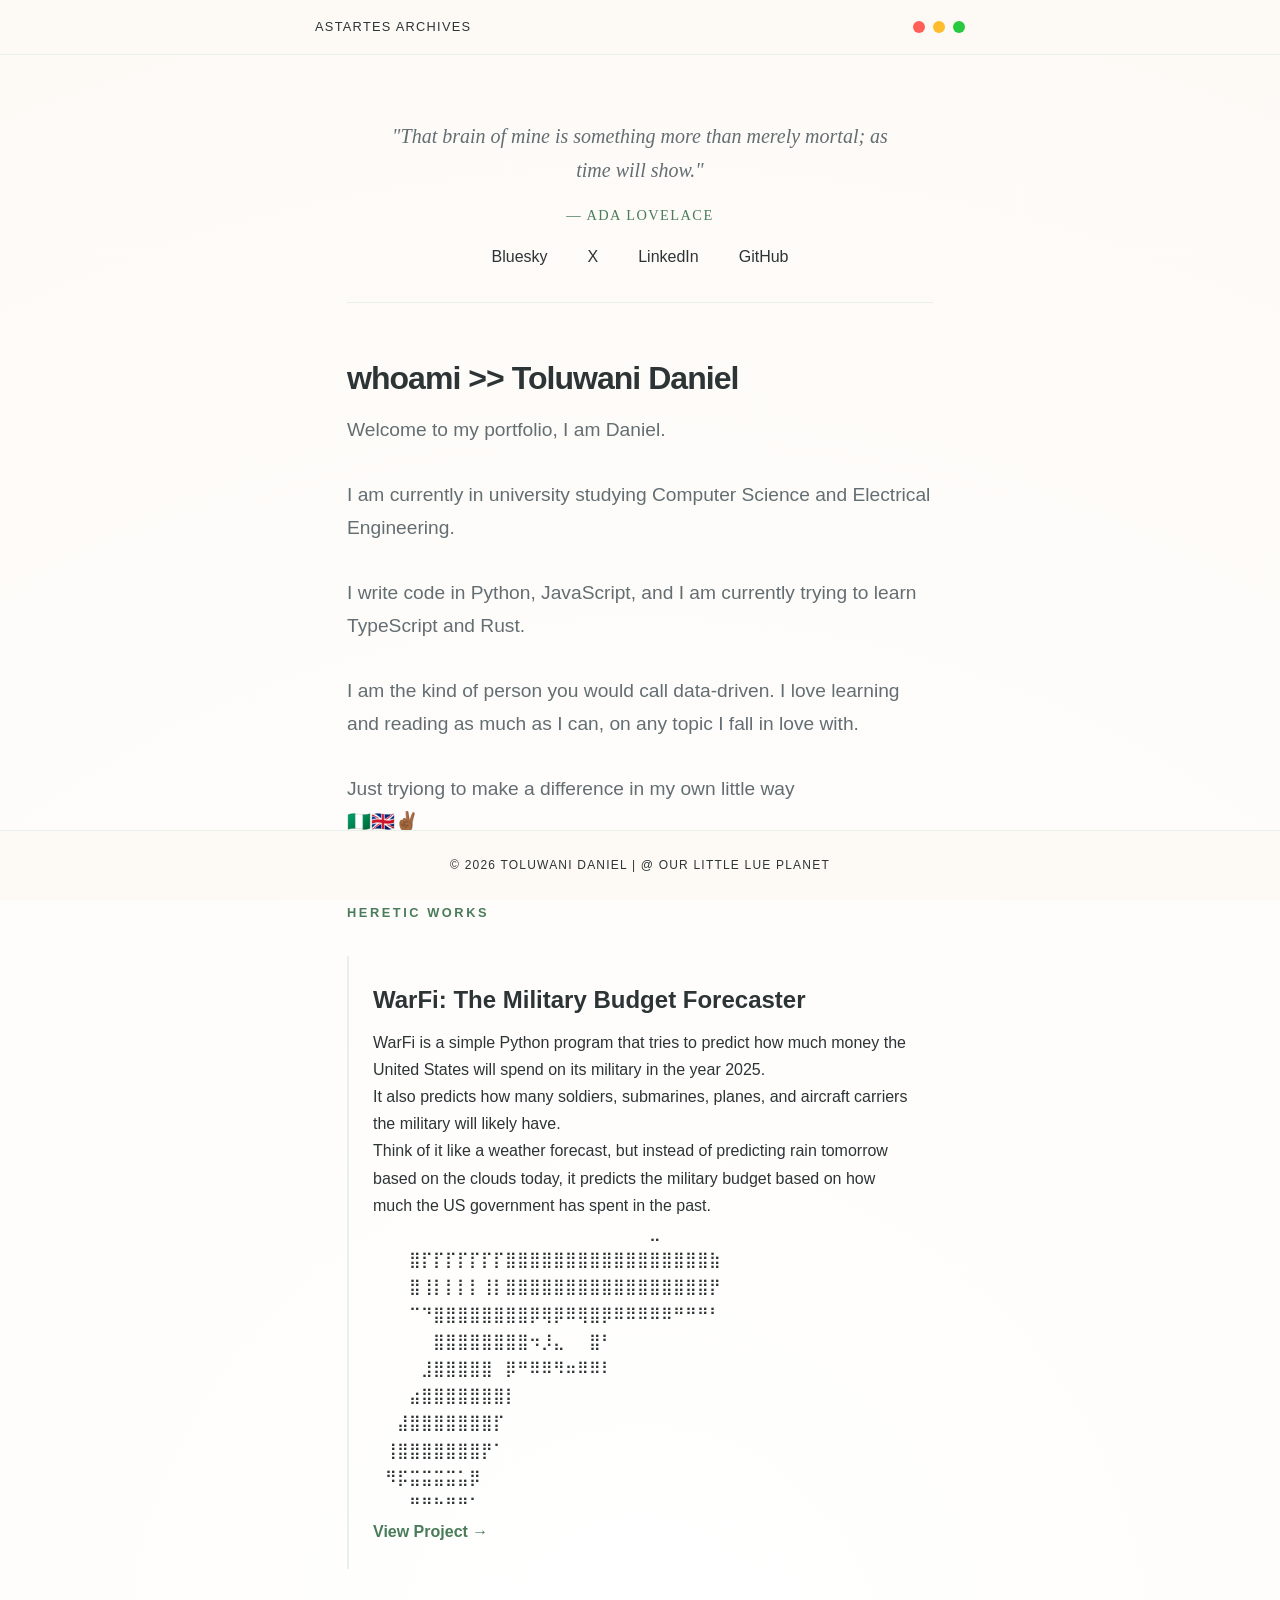
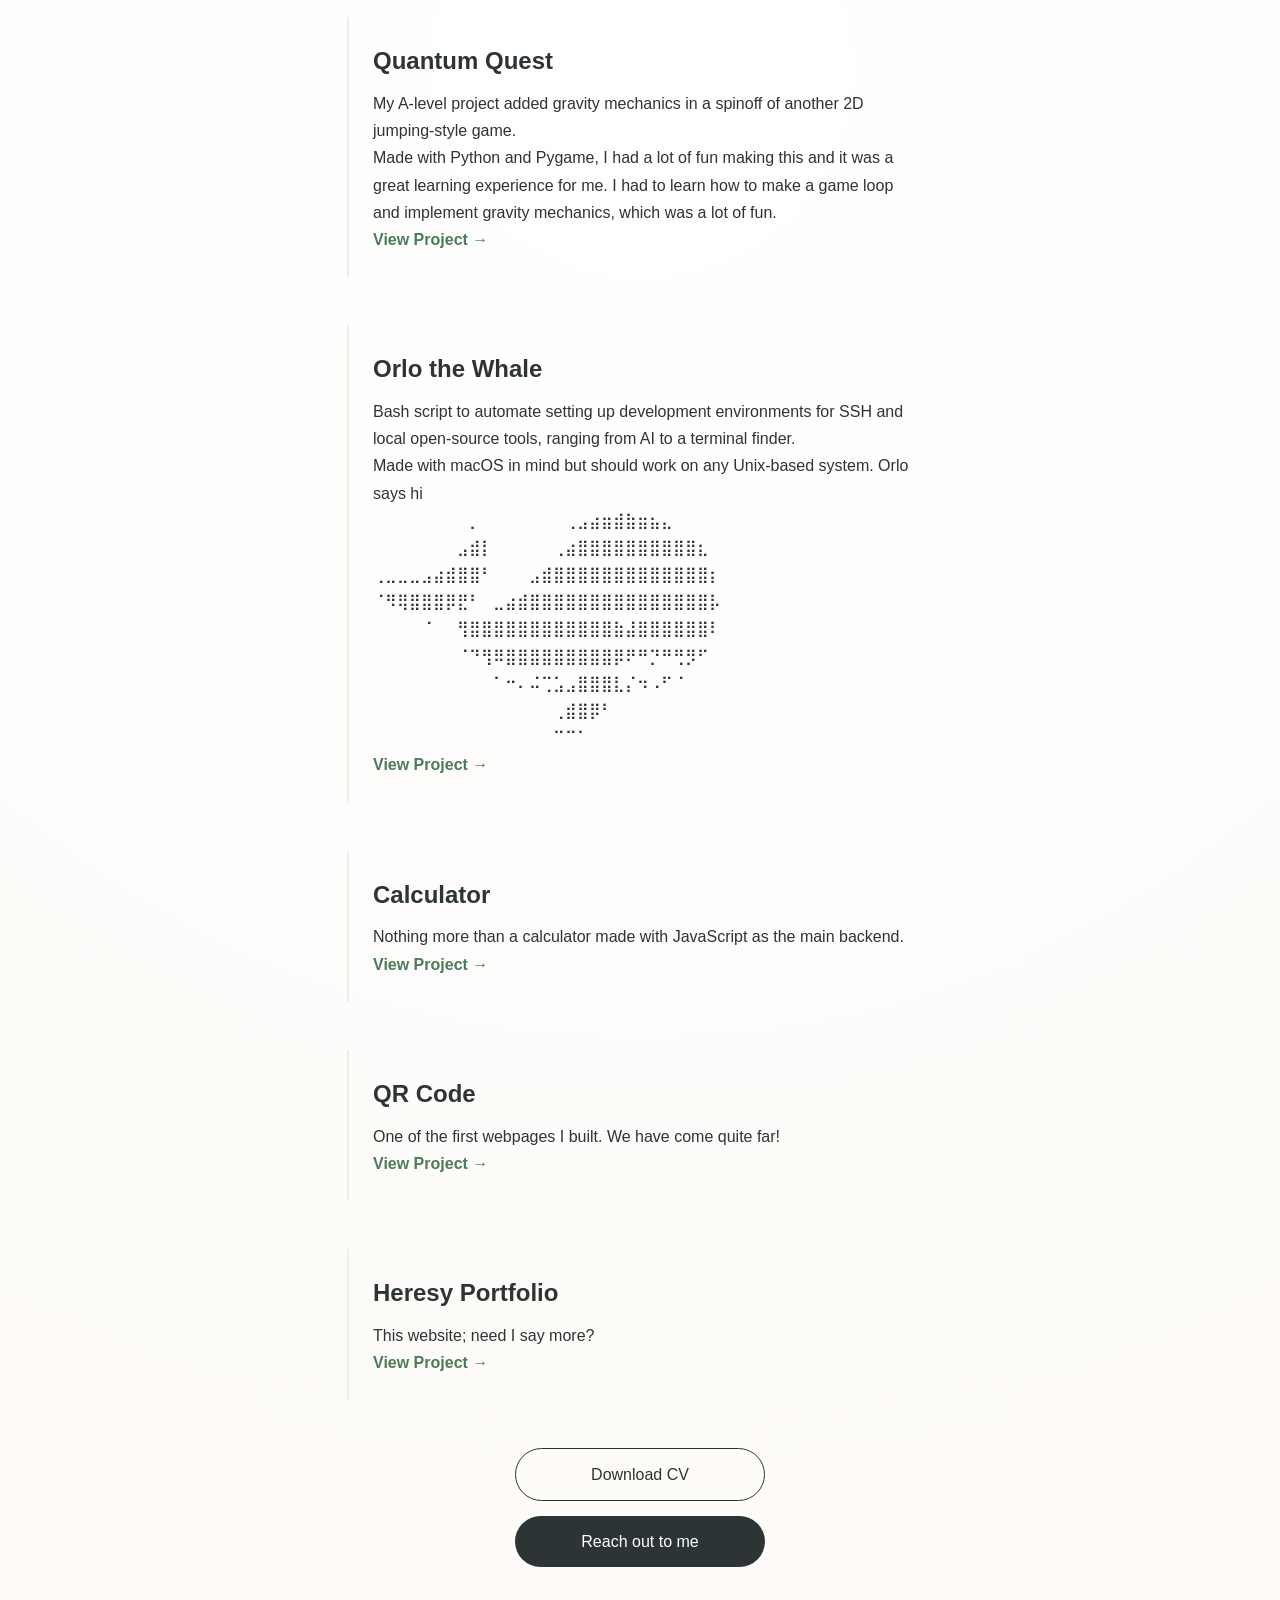
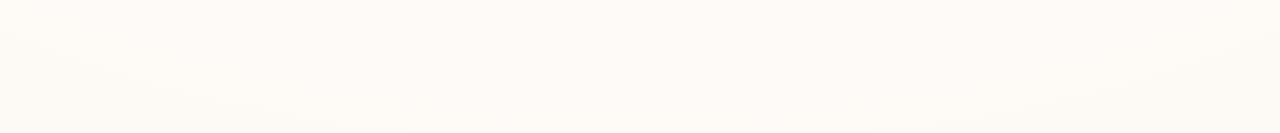
==== commit f06783a5: "updated main body flesh of portfolio. Signed-off-by: toluwanitalalade <toluwanidanieltalalade@gmail." ====
--- a/index.html
+++ b/index.html
@@ -22,7 +22,8 @@
             <!-- Lovelace Quote Header -->
             <section class="quote-header">
                 <blockquote aria-label="Ada Lovelace quote">
-                    "That brain of mine is something more than merely mortal; as time will show."
+                    "That brain of mine is something more than merely mortal; as
+                    time will show."
                     <cite>— Ada Lovelace</cite>
                 </blockquote>
             </section>
@@ -31,10 +32,38 @@
             <section class="links">
                 <nav aria-label="Social Links">
                     <ul>
-                        <li><a href="https://bsky.app/profile/trebltd.bsky.social" target="_blank" rel="noopener">Bluesky</a></li>
-                        <li><a href="https://x.com/daniel_rsch" target="_blank" rel="noopener">X</a></li>
-                        <li><a href="https://www.linkedin.com/in/daniel-toluwani/" target="_blank" rel="noopener">LinkedIn</a></li>
-                        <li><a href="https://github.com/danielrsch" target="_blank" rel="noopener">GitHub</a></li>
+                        <li>
+                            <a
+                                href="https://bsky.app/profile/trebltd.bsky.social"
+                                target="_blank"
+                                rel="noopener"
+                                >Bluesky</a
+                            >
+                        </li>
+                        <li>
+                            <a
+                                href="https://x.com/daniel_rsch"
+                                target="_blank"
+                                rel="noopener"
+                                >X</a
+                            >
+                        </li>
+                        <li>
+                            <a
+                                href="https://www.linkedin.com/in/daniel-toluwani/"
+                                target="_blank"
+                                rel="noopener"
+                                >LinkedIn</a
+                            >
+                        </li>
+                        <li>
+                            <a
+                                href="https://github.com/danielrsch"
+                                target="_blank"
+                                rel="noopener"
+                                >GitHub</a
+                            >
+                        </li>
                     </ul>
                 </nav>
             </section>
@@ -44,103 +73,153 @@
             </header>
 
             <section class="bio">
-                <p>Welcome to my portfolio, I am Daniel.
-                <br />
-                <br />
-                I am currently in University studying computer science and electrical engineering.
-                <br />
-              
-                </br>
-                I love to write code in python,Javascript and currently trying to master typescript.
-                <br /><br />
-                I am the  kind of person you would call data driven,I love learning and reading as much as I can,on any topic I fall in love with.
-                <br /><br />
-                Oh and a fun fact I love warhammer 40k.
-                <br />
-                🇳🇬🇬🇧✌🏾.
+                <p>
+                    Welcome to my portfolio, I am Daniel.
+                    <br />
+                    <br />
+                    I am currently in university studying Computer Science and
+                    Electrical Engineering.
+                    <br />
+                    <br />
+                    I write code in Python, JavaScript, and I am currently
+                    trying to learn TypeScript and Rust.
+                    <br /><br />
+                    I am the kind of person you would call data-driven. I love
+                    learning and reading as much as I can, on any topic I fall
+                    in love with.
+                    <br /><br />
+                    Just tryiong to make a difference in my own little way
+                    <br />
+                    🇳🇬🇬🇧✌🏾
                 </p>
             </section>
 
             <section class="projects">
                 <h2>Heretic Works</h2>
-                
-                <div class="project-item">
-                    <h3>WarFi: The Military Budget Forecaster.</h3>
-                    <p>WarFi is a simple Python program that tries to predict how much money the United States will spend on its military in the year 2025.
-                    <br />
-                    It also predicts how many soldiers, submarines, planes, and aircraft carriers the military will likely have.
-                    
-                    Think of it like a weather forecast, but instead of predicting rain tomorrow based on the clouds today, it predicts the military budget based on how much the US government has spent in the past.
-                <br / >
-                                                            ⠀⠀⠀⠀⠀⠀⠀⠀⠀⠀⠀⠀⠀⠀⠀⠀⠀⠀⠀⠀⠀⠀⠀⣀⠀
-                                ⠀⠀⠀⣿⡏⡏⡏⡏⡏⡏⡏⣿⣿⣿⣿⣿⣿⣿⣿⣿⣿⣿⣿⣿⣿⣿⣿⣿⣷
-                                ⠀⠀⠀⣿⢸⡇⡇⡇⡇⢸⡇⣿⣿⣿⣿⣿⣿⣿⣿⣿⣿⣿⣿⣿⣿⣿⣿⣿⡟
-                                ⠀⠀⠀⠉⠙⣿⣿⣿⣿⣿⣿⣿⣿⡿⢿⡿⠿⢿⣿⡿⠿⠿⠿⠿⠿⠛⠛⠛⠃
-                                ⠀⠀⠀⠀⠀⣿⣿⣿⣿⣿⣿⣿⣿⠲⡸⣄⠀⠀⣿⠃⠀⠀⠀⠀⠀⠀⠀⠀⠀
-                                ⠀⠀⠀⠀⣸⣿⣿⣿⣿⣿⠀⡿⠛⠿⠿⠻⠶⠿⠿⠇⠀⠀⠀⠀⠀⠀⠀⠀⠀
-                                ⠀⠀⠀⣴⣿⣿⣿⣿⣿⣿⣿⡇⠀⠀⠀⠀⠀⠀⠀⠀⠀⠀⠀⠀⠀⠀⠀⠀⠀
-                                ⠀⠀⣼⣿⣿⣿⣿⣿⣿⣿⡏⠀⠀⠀⠀⠀⠀⠀⠀⠀⠀⠀⠀⠀⠀⠀⠀⠀⠀
-                                ⠀⢸⣿⣿⣿⣿⣿⣿⣿⡟⠁⠀⠀⠀⠀⠀⠀⠀⠀⠀⠀⠀⠀⠀⠀⠀⠀⠀⠀
-                                ⠀⠻⡯⣭⣭⣭⣭⣥⡿⠀⠀⠀⠀⠀⠀⠀⠀⠀⠀⠀⠀⠀⠀⠀⠀⠀⠀⠀⠀
-                                ⠀⠀⠀⠛⠛⠓⠛⠛⠁⠀⠀⠀⠀⠀⠀⠀⠀⠀⠀⠀⠀⠀⠀⠀⠀⠀⠀⠀⠀
-                </p>
-                    <a href="https://github.com/danielrsch/war-Fi" class="project-link">View Project &rarr;</a>
-                </div>
-                <div class="project-item">
-                    <h3>Quantum Quest </h3>
-                    <p>
-                        My A level Project added gravity mechanics in a spinoff for another 2D jumping style game 
-                    <br />
-                    Made with python and pygame, I had a lot of fun making this and it was  a great learning experience for me, I had to learn how to make a game loop and implement gravity mechanics which was a lot of fun.
-                    </p>
-                    <a href="https://github.com/danielrsch/Python-game-project-" class="project-link">View Project &rarr;</a>
-                </div>
-                 <div class="project-item">
-                    <h3>Orlo the whale</h3>
-                    <p>Bash script to automate setting up development environments for ssh and local opensource tools ranging from AI to a terminal finder.
-                        <br />
-                        Made with MacOS in mind but should work on any unix based system
-                        Orlo says hi 
-                        <br / >
-                        
-                                    ⠀⠀⠀⠀⠀⠀⠀⠀⡀⠀⠀⠀⠀⠀⠀⠀⢀⣠⣴⣶⣾⣷⣶⣦⣄⠀⠀⠀
-                                    ⠀⠀⠀⠀⠀⠀⠀⣠⣾⡇⠀⠀⠀⠀⠀⢀⣴⣿⣿⣿⣿⣿⣿⣿⣿⣿⣿⣆⠀
-                                    ⢀⣀⣀⣀⣠⣴⣾⣿⣿⠃⠀⠀⠀⣠⣾⣿⣿⣿⣿⣿⣿⣿⣿⣿⣿⣿⣿⣿⡆
-                                    ⠈⠻⢿⣿⣿⣿⡿⣟⠃⠀⣀⣴⣾⣿⣿⣿⣿⣿⣿⣿⣿⣿⣿⣿⣿⣿⣿⣿⡧
-                                    ⠀⠀⠀⠀⠈⠀⠀⢻⣿⣿⣿⣿⣿⣿⣿⣿⣿⣿⣿⣿⣷⣼⣿⣿⣿⣿⣿⣿⠇
-                                    ⠀⠀⠀⠀⠀⠀⠀⠈⠙⢻⠿⣿⣿⣿⣿⣿⣿⣿⣿⣿⡿⠟⠛⡙⠛⢛⡻⠋⠀
-                                    ⠀⠀⠀⠀⠀⠀⠀⠀⠀⠀⠁⠒⠄⠬⢉⣡⣠⣿⣿⣿⣇⡌⠲⠠⠋⠈⠀⠀⠀
-                                    ⠀⠀⠀⠀⠀⠀⠀⠀⠀⠀⠀⠀⠀⠀⠀⢀⣾⣿⡿⠃⠀⠀⠀⠀⠀⠀⠀⠀⠀
-                                    ⠀⠀⠀⠀⠀⠀⠀⠀⠀⠀⠀⠀⠀⠀⠀⠉⠉⠁⠀⠀⠀⠀⠀⠀⠀⠀⠀⠀
-                    </p>
-                    <a href="https://github.com/danielrsch/Orlo-The-Whale-" class="project-link">View Project &rarr;</a>
+
+                <div class="project-item">
+                    <h3>WarFi: The Military Budget Forecaster</h3>
+                    <p>
+                        WarFi is a simple Python program that tries to predict
+                        how much money the United States will spend on its
+                        military in the year 2025.
+                        <br />
+                        It also predicts how many soldiers, submarines, planes,
+                        and aircraft carriers the military will likely have.
+                        <br />
+                        Think of it like a weather forecast, but instead of
+                        predicting rain tomorrow based on the clouds today, it
+                        predicts the military budget based on how much the US
+                        government has spent in the past.
+                        <br />
+                        ⠀⠀⠀⠀⠀⠀⠀⠀⠀⠀⠀⠀⠀⠀⠀⠀⠀⠀⠀⠀⠀⠀⠀⣀⠀ ⠀⠀⠀⣿⡏⡏⡏⡏⡏⡏⡏⣿⣿⣿⣿⣿⣿⣿⣿⣿⣿⣿⣿⣿⣿⣿⣿⣿⣷
+                        ⠀⠀⠀⣿⢸⡇⡇⡇⡇⢸⡇⣿⣿⣿⣿⣿⣿⣿⣿⣿⣿⣿⣿⣿⣿⣿⣿⣿⡟
+                        ⠀⠀⠀⠉⠙⣿⣿⣿⣿⣿⣿⣿⣿⡿⢿⡿⠿⢿⣿⡿⠿⠿⠿⠿⠿⠛⠛⠛⠃
+                        ⠀⠀⠀⠀⠀⣿⣿⣿⣿⣿⣿⣿⣿⠲⡸⣄⠀⠀⣿⠃⠀⠀⠀⠀⠀⠀⠀⠀⠀
+                        ⠀⠀⠀⠀⣸⣿⣿⣿⣿⣿⠀⡿⠛⠿⠿⠻⠶⠿⠿⠇⠀⠀⠀⠀⠀⠀⠀⠀⠀
+                        ⠀⠀⠀⣴⣿⣿⣿⣿⣿⣿⣿⡇⠀⠀⠀⠀⠀⠀⠀⠀⠀⠀⠀⠀⠀⠀⠀⠀⠀
+                        ⠀⠀⣼⣿⣿⣿⣿⣿⣿⣿⡏⠀⠀⠀⠀⠀⠀⠀⠀⠀⠀⠀⠀⠀⠀⠀⠀⠀⠀
+                        ⠀⢸⣿⣿⣿⣿⣿⣿⣿⡟⠁⠀⠀⠀⠀⠀⠀⠀⠀⠀⠀⠀⠀⠀⠀⠀⠀⠀⠀
+                        ⠀⠻⡯⣭⣭⣭⣭⣥⡿⠀⠀⠀⠀⠀⠀⠀⠀⠀⠀⠀⠀⠀⠀⠀⠀⠀⠀⠀⠀
+                        ⠀⠀⠀⠛⠛⠓⠛⠛⠁⠀⠀⠀⠀⠀⠀⠀⠀⠀⠀⠀⠀⠀⠀⠀⠀⠀⠀⠀⠀
+                    </p>
+                    <a
+                        href="https://github.com/danielrsch/war-Fi"
+                        class="project-link"
+                        >View Project &rarr;</a
+                    >
+                </div>
+                <div class="project-item">
+                    <h3>Quantum Quest</h3>
+                    <p>
+                        My A-level project added gravity mechanics in a spinoff
+                        of another 2D jumping-style game.
+                        <br />
+                        Made with Python and Pygame, I had a lot of fun making
+                        this and it was a great learning experience for me. I
+                        had to learn how to make a game loop and implement
+                        gravity mechanics, which was a lot of fun.
+                    </p>
+                    <a
+                        href="https://github.com/danielrsch/Python-game-project-"
+                        class="project-link"
+                        >View Project &rarr;</a
+                    >
+                </div>
+                <div class="project-item">
+                    <h3>Orlo the Whale</h3>
+                    <p>
+                        Bash script to automate setting up development
+                        environments for SSH and local open-source tools,
+                        ranging from AI to a terminal finder.
+                        <br />
+                        Made with macOS in mind but should work on any
+                        Unix-based system. Orlo says hi
+                        <br />
+
+                        ⠀⠀⠀⠀⠀⠀⠀⠀⡀⠀⠀⠀⠀⠀⠀⠀⢀⣠⣴⣶⣾⣷⣶⣦⣄⠀⠀⠀
+                        ⠀⠀⠀⠀⠀⠀⠀⣠⣾⡇⠀⠀⠀⠀⠀⢀⣴⣿⣿⣿⣿⣿⣿⣿⣿⣿⣿⣆⠀
+                        ⢀⣀⣀⣀⣠⣴⣾⣿⣿⠃⠀⠀⠀⣠⣾⣿⣿⣿⣿⣿⣿⣿⣿⣿⣿⣿⣿⣿⡆
+                        ⠈⠻⢿⣿⣿⣿⡿⣟⠃⠀⣀⣴⣾⣿⣿⣿⣿⣿⣿⣿⣿⣿⣿⣿⣿⣿⣿⣿⡧
+                        ⠀⠀⠀⠀⠈⠀⠀⢻⣿⣿⣿⣿⣿⣿⣿⣿⣿⣿⣿⣿⣷⣼⣿⣿⣿⣿⣿⣿⠇
+                        ⠀⠀⠀⠀⠀⠀⠀⠈⠙⢻⠿⣿⣿⣿⣿⣿⣿⣿⣿⣿⡿⠟⠛⡙⠛⢛⡻⠋⠀
+                        ⠀⠀⠀⠀⠀⠀⠀⠀⠀⠀⠁⠒⠄⠬⢉⣡⣠⣿⣿⣿⣇⡌⠲⠠⠋⠈⠀⠀⠀
+                        ⠀⠀⠀⠀⠀⠀⠀⠀⠀⠀⠀⠀⠀⠀⠀⢀⣾⣿⡿⠃⠀⠀⠀⠀⠀⠀⠀⠀⠀
+                        ⠀⠀⠀⠀⠀⠀⠀⠀⠀⠀⠀⠀⠀⠀⠀⠉⠉⠁⠀⠀⠀⠀⠀⠀⠀⠀⠀⠀
+                    </p>
+                    <a
+                        href="https://github.com/danielrsch/Orlo-The-Whale-"
+                        class="project-link"
+                        >View Project &rarr;</a
+                    >
                 </div>
                 <div class="project-item">
                     <h3>Calculator</h3>
-                    <p>Nothing more than a calculator made with javascript as the main backend</p>
-                    <a href="https://calculatorpt1.netlify.app/" class="project-link">View Project &rarr;</a>
-                </div>
-                <div class="project-item">
-                    <h3>Qr code</h3>
-                    <p>one of the first webpages i built, we have come quite far</p>
-                    <a href="https://danielrsch.github.io/qr-code/" class="project-link">View Project &rarr;</a>
-                    </div>
-                <div class="project-item">
-                        <h3>Heresy portfolio</h3>
-                        <p>This website,need i say more</p>
-                        <a href="https://github.com/danielrsch/portfolio-main" class="project-link">View Project &rarr;</a>
-                        </div>
-                    
+                    <p>
+                        Nothing more than a calculator made with JavaScript as
+                        the main backend.
+                    </p>
+                    <a
+                        href="https://calculatorpt1.netlify.app/"
+                        class="project-link"
+                        >View Project &rarr;</a
+                    >
+                </div>
+                <div class="project-item">
+                    <h3>QR Code</h3>
+                    <p>
+                        One of the first webpages I built. We have come quite
+                        far!
+                    </p>
+                    <a
+                        href="https://danielrsch.github.io/qr-code/"
+                        class="project-link"
+                        >View Project &rarr;</a
+                    >
+                </div>
+                <div class="project-item">
+                    <h3>Heresy Portfolio</h3>
+                    <p>This website; need I say more?</p>
+                    <a
+                        href="https://github.com/danielrsch/portfolio-main"
+                        class="project-link"
+                        >View Project &rarr;</a
+                    >
+                </div>
             </section>
 
             <section class="actions">
                 <a href="cv.pdf" class="btn-download" download>Download CV</a>
-                <a href="mailto:toluwanidanieltalalade@gmail.com" class="btn-contact">Reach out to me</a>
+                <a
+                    href="mailto:toluwanidanieltalalade@gmail.com"
+                    class="btn-contact"
+                    >Reach out to me</a
+                >
             </section>
         </main>
 
         <footer class="site-footer">
-            <p>&copy; 2026 Toluwani Daniel | For the Emperor</p>
+            <p>&copy; 2026 Toluwani Daniel | @ our little lue planet</p>
         </footer>
     </body>
 </html>
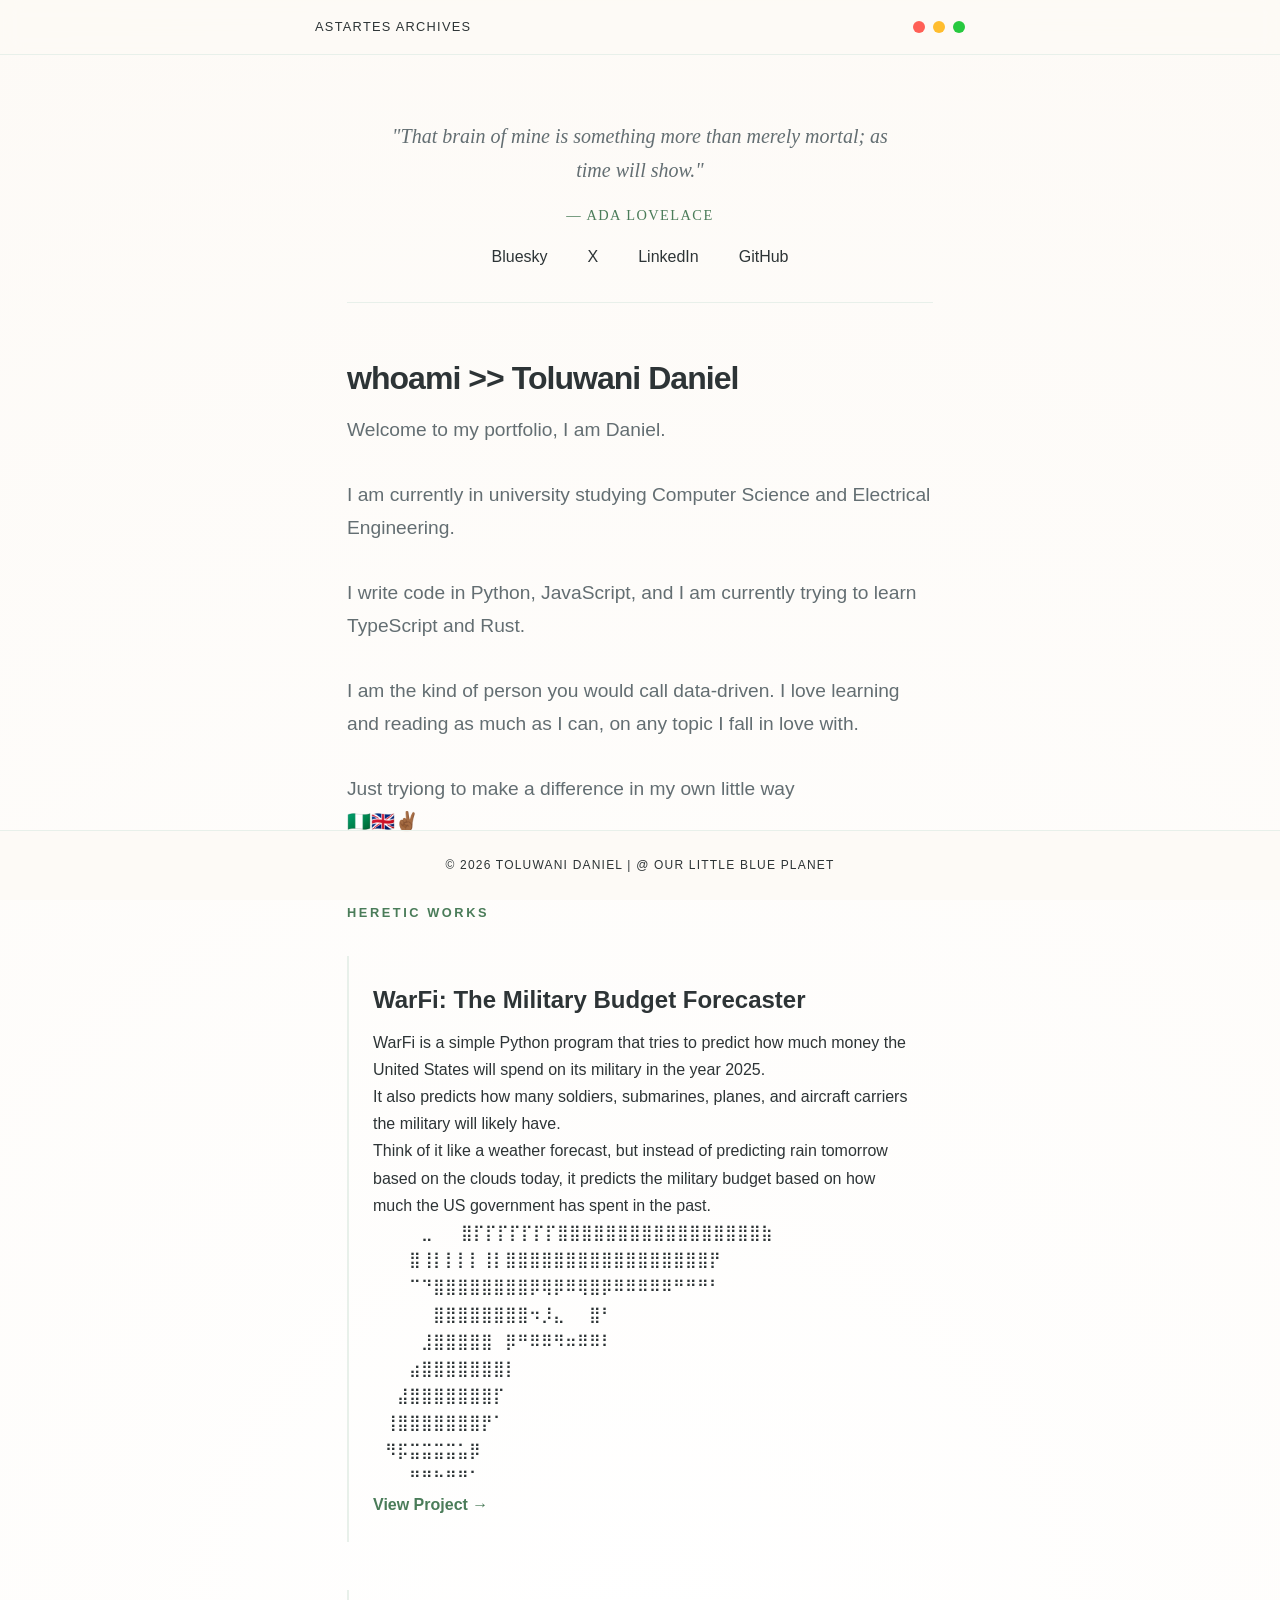
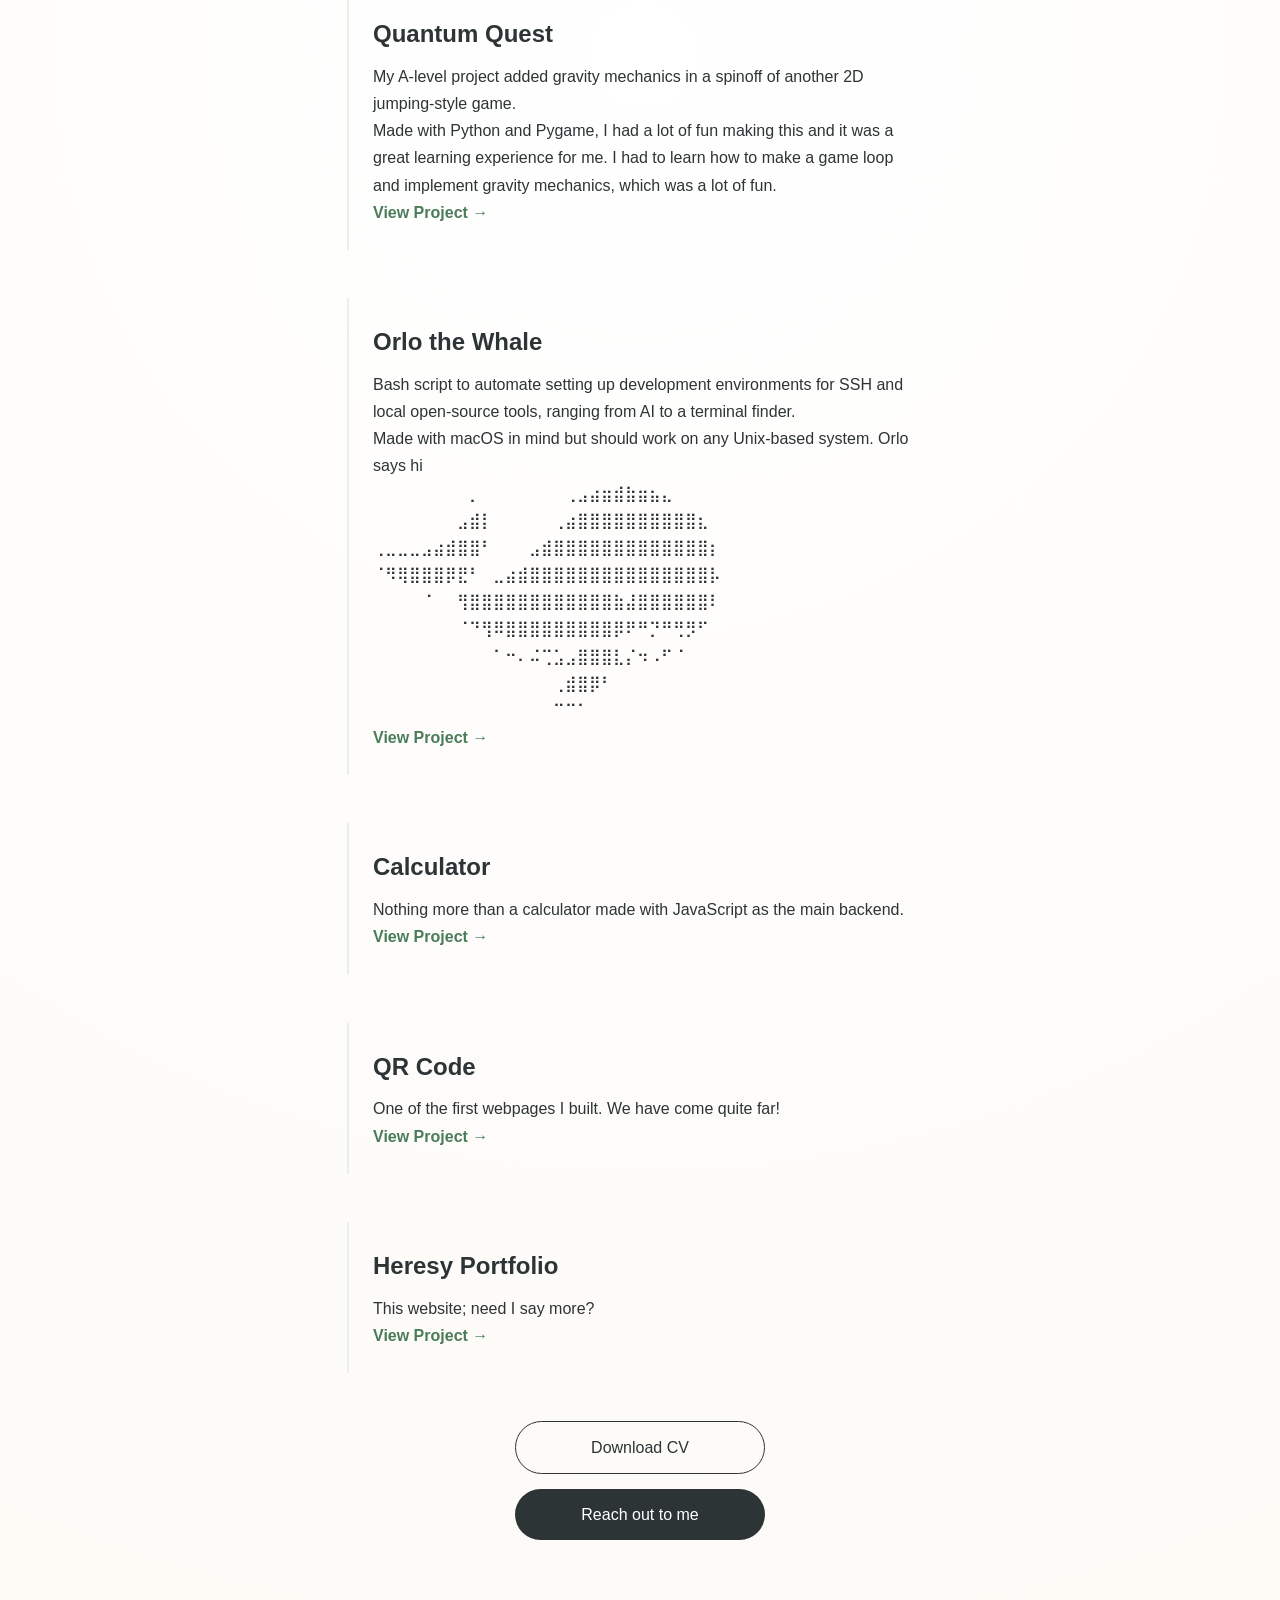
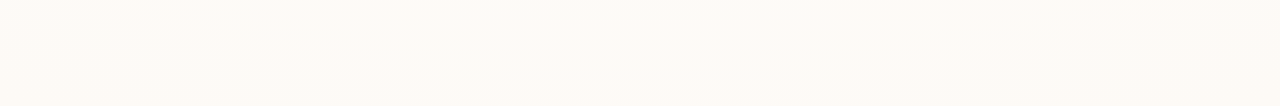
==== commit 93891937: "Fix Lovelace quote header and footer typo Removes the stale Lovelace quote header comment and correc" ====
--- a/index.html
+++ b/index.html
@@ -19,7 +19,6 @@
         </header>
 
         <main class="container">
-            <!-- Lovelace Quote Header -->
             <section class="quote-header">
                 <blockquote aria-label="Ada Lovelace quote">
                     "That brain of mine is something more than merely mortal; as
@@ -112,7 +111,7 @@
                         predicts the military budget based on how much the US
                         government has spent in the past.
                         <br />
-                        ⠀⠀⠀⠀⠀⠀⠀⠀⠀⠀⠀⠀⠀⠀⠀⠀⠀⠀⠀⠀⠀⠀⠀⣀⠀ ⠀⠀⠀⣿⡏⡏⡏⡏⡏⡏⡏⣿⣿⣿⣿⣿⣿⣿⣿⣿⣿⣿⣿⣿⣿⣿⣿⣿⣷
+                        ⠀⠀⠀⠀⣀⠀ ⠀⣿⡏⡏⡏⡏⡏⡏⡏⣿⣿⣿⣿⣿⣿⣿⣿⣿⣿⣿⣿⣿⣿⣿⣿⣿⣷
                         ⠀⠀⠀⣿⢸⡇⡇⡇⡇⢸⡇⣿⣿⣿⣿⣿⣿⣿⣿⣿⣿⣿⣿⣿⣿⣿⣿⣿⡟
                         ⠀⠀⠀⠉⠙⣿⣿⣿⣿⣿⣿⣿⣿⡿⢿⡿⠿⢿⣿⡿⠿⠿⠿⠿⠿⠛⠛⠛⠃
                         ⠀⠀⠀⠀⠀⣿⣿⣿⣿⣿⣿⣿⣿⠲⡸⣄⠀⠀⣿⠃⠀⠀⠀⠀⠀⠀⠀⠀⠀
@@ -219,7 +218,7 @@
         </main>
 
         <footer class="site-footer">
-            <p>&copy; 2026 Toluwani Daniel | @ our little lue planet</p>
+            <p>&copy; 2026 Toluwani Daniel | @ our little blue planet</p>
         </footer>
     </body>
 </html>
